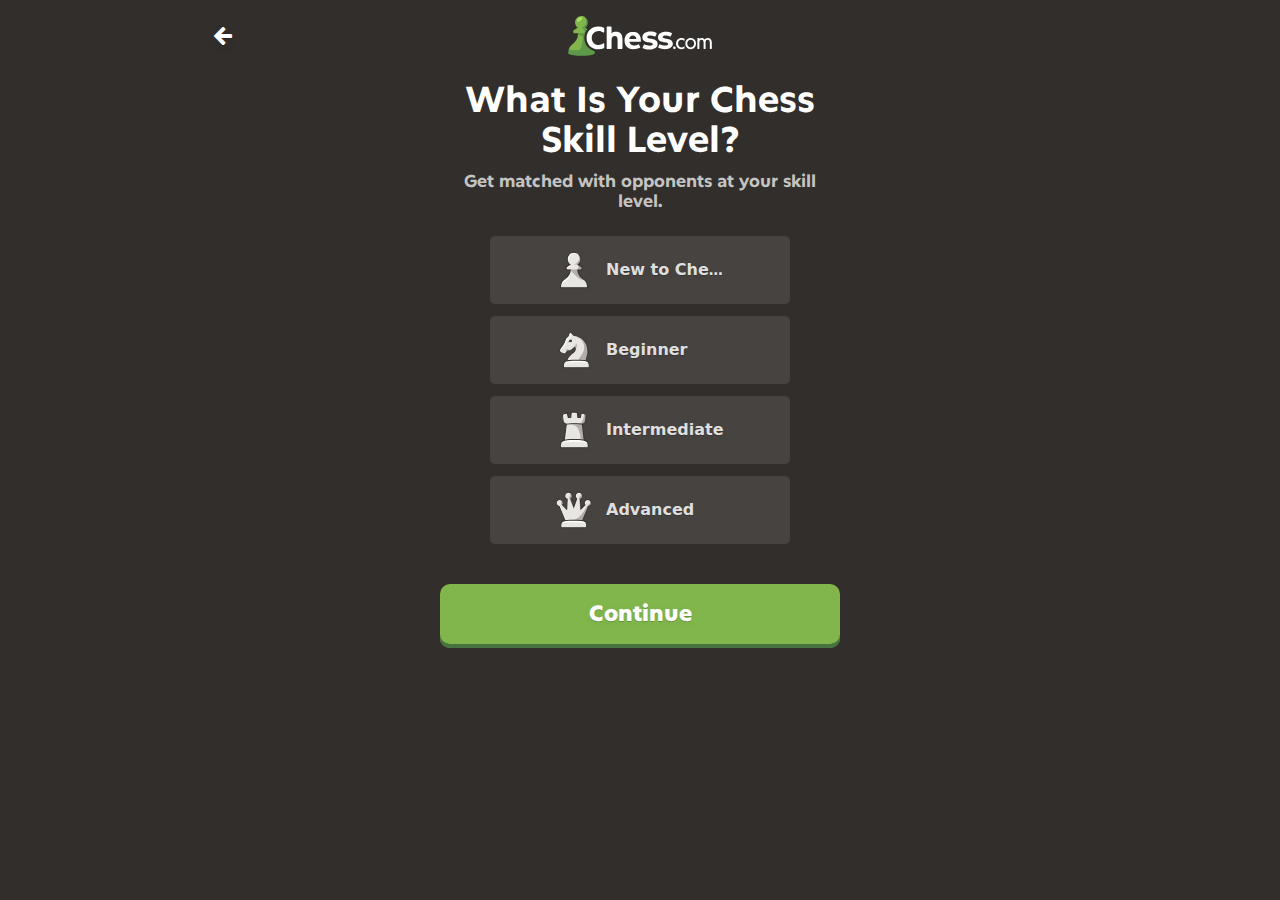
==== html/level.html @ e6cc180c "First commit" ====
<!DOCTYPE html>
<html lang="en">
  <head>
    <meta charset="UTF-8" />
    <meta name="viewport" content="width=device-width, initial-scale=1.0" />
    <title>Level</title>

    <!-- Link to the favicon -->
    <link rel="icon" href="../assets/icons/pawn-thick.svg" type="image/svg+xml" />
    <!-- You can also use PNG or other formats -->
    <!-- <link rel="icon" href="path/to/your/favicon.png" type="image/png"> -->

    <link rel="stylesheet" href="../css/variables.css" />
    <link rel="stylesheet" href="../css/cc-typography.css" />
    <link rel="stylesheet" href="../css/cc-design-system.css" />
    <link rel="stylesheet" href="../css/styles.css" />
    <!-- Link to the new CSS file -->
  </head>
  <body class="dark-mode">
    <div class="top-container">
        <div class="top">
            <button class="cc-button-component cc-button-icon ">
              <span class="cc-icon-medium icon-font-chess arrow-left"></span>
            </button>
          </div>
      <div class="top">
        <img src="../assets/images/logo_white.svg" alt="Chess.com logo" />
      </div>

      <div class="top"></div>
    </div>
    <div class="content">
      <div class="container">
        <div>
        <h1 class="heading-large">What Is Your Chess Skill Level?</h1>
        <h2 class="heading-xx-small">Get matched with opponents at your skill level.</h2>
      </div>
          <div class="button-stack spacious">
            <label class="cc-button-component button-level">
              <input type="radio" name="skill-level" value="new" />
              <span class="cc-icon-x-large">
                <img src="../assets/icons/white_pawn.svg" alt="Icon Description" />
              </span>
              <span class="button-level-text-container">
                <span class="cc-text-large-bold">New to Chess</span>
            </span>
            </label>

            <label class="cc-button-component button-level">
              <input type="radio" name="skill-level" value="beginner" />
              <span class="cc-icon-x-large">
                <img src="../assets/icons/white_knight.svg" alt="Icon Description" />
              </span>
              <span class="button-level-text-container">
                <span class="cc-text-large-bold">Beginner</span>
            </span>
            </label>

            <label class="cc-button-component button-level">
              <input type="radio" name="skill-level" value="intermediate" />
              <span class="cc-icon-x-large">
                <img src="../assets/icons/white_rook.svg" alt="Icon Description" />
              </span>
              <span class="button-level-text-container">
                <span class="cc-text-large-bold">Intermediate</span>
            </span>
            </label>

            <label class="cc-button-component button-level">
              <input type="radio" name="skill-level" value="advanced" />
              <span class="cc-icon-x-large">
                <img src="../assets/icons/white_queen.svg" alt="Icon Description" />
              </span>
              <span class="button-level-text-container">
                <span class="cc-text-large-bold">Advanced</span>
            </span>
            </label>
          </div>
        
          <div class="section-button">
            <button
            class="cc-button-component cc-button-primary cc-button-xx-large cc-button-full"
          >
            Continue
          </button>
        </div>
        </div>
       
      </div>
    </div>

    <script>
      // Apply dark mode by default
      document.body.classList.add("dark-mode");

      // Select all radio buttons
      const buttons = document.querySelectorAll('input[type="radio"]');

      // Add change event listener to each radio button
      buttons.forEach(button => {
          button.addEventListener('change', function() {
              // When a radio button is checked, remove 'selected' class from all labels
              buttons.forEach(btn => {
                  const label = btn.parentElement; // Get the parent label
                  label.classList.remove('selected'); // Remove 'selected' class from the label
              });

              // Add 'selected' class to the label of the checked radio button
              const checkedLabel = this.parentElement; // Get the parent label of the checked radio button
              checkedLabel.classList.add('selected'); // Add 'selected' class to the checked label
          });
      });
    </script>
  </body>
</html>
---- css/variables.css ----
/*
 * This file must only contain variables and never import any other file,
 * as it is used directly from other repositories where those imports will
 * not be available.
 */

:root {
  /* Font Family */
  --font-family-system: -apple-system, BlinkMacSystemFont, 'Inter', 'Segoe UI', system-ui, Helvetica, Arial, sans-serif;
  --font-family-heading:'Chess Sans', sans-serif;
  --font-family-icons: 'Chess V3';
}

/* Font Family "Chess Sans" under "chess_sans_font_family" Feature Flag */
.chess-sans {
  --font-family-heading: 'Chess Sans', sans-serif;
}

/* New Flat Icons under "new_flat_icons" Feature Flag */
.chess-glyph-next {
  --font-family-icons: 'Chess Glyph Next';
}

/* Color Primitives */
:root {
  --color-green-25: #F6FFE3;
  --color-green-50: #F3FFCF;
  --color-green-75: #EBFFBD;
  --color-green-100: #D8FA9D;
  --color-green-200: #B2E068;
  --color-green-300: #81B64C;
  --color-green-400: #5D9948;
  --color-green-500: #45753C;
  --color-green-600: #305730;
  --color-green-700: #204227;

  --color-aqua-25: #EAFFFA;
  --color-aqua-50: #DDFFF5;
  --color-aqua-75: #CCFFEC;
  --color-aqua-100: #ADFBD8;
  --color-aqua-200: #62F6CA;
  --color-aqua-300: #26C2A3;
  --color-aqua-400: #109888;
  --color-aqua-500: #10777C;
  --color-aqua-600: #09505F;
  --color-aqua-700: #073745;

  --color-blue-25: #CEF5FF;
  --color-blue-50: #B2F0FF;
  --color-blue-75: #83DEFC;
  --color-blue-100: #4DC3EA;
  --color-blue-200: #009FD9;
  --color-blue-300: #008CD1;
  --color-blue-400: #0069AB;
  --color-blue-500: #0B548C;
  --color-blue-600: #083A66;
  --color-blue-700: #072A4F;

  --color-slate-25: #FAFFFF;
  --color-slate-50: #F2FCFF;
  --color-slate-75: #E5F6FF;
  --color-slate-100: #D0E6FB;
  --color-slate-200: #AED0F0;
  --color-slate-300: #749BBF;
  --color-slate-400: #486688;
  --color-slate-500: #324660;
  --color-slate-600: #263242;
  --color-slate-700: #1E2533;

  --color-purple-25: #F6EDFF;
  --color-purple-50: #E8DBFF;
  --color-purple-75: #D5C6FF;
  --color-purple-100: #C9ACFF;
  --color-purple-200: #9881F2;
  --color-purple-300: #7A66F4;
  --color-purple-400: #5E53D9;
  --color-purple-500: #303D8A;
  --color-purple-600: #212E5D;
  --color-purple-700: #152243;

  --color-fuchsia-25: #FFD4D4;
  --color-fuchsia-50: #FFB5B9;
  --color-fuchsia-75: #FF949D;
  --color-fuchsia-100: #FF788A;
  --color-fuchsia-200: #FA466A;
  --color-fuchsia-300: #ED2456;
  --color-fuchsia-400: #C4144F;
  --color-fuchsia-500: #940C45;
  --color-fuchsia-600: #610734;
  --color-fuchsia-700: #49052D;

  --color-red-25: #FFE0CA;
  --color-red-50: #FFCBB2;
  --color-red-75: #FFB196;
  --color-red-100: #FF8A75;
  --color-red-200: #FF6352;
  --color-red-300: #FA412D;
  --color-red-400: #E02828;
  --color-red-500: #AD1F24;
  --color-red-600: #881822;
  --color-red-700: #631018;

  --color-orange-25: #FFFBDA;
  --color-orange-50: #FFF3C2;
  --color-orange-75: #FFE5A8;
  --color-orange-100: #FFD591;
  --color-orange-200: #FFA459;
  --color-orange-300: #FA742C;
  --color-orange-400: #DC501D;
  --color-orange-500: #A93616;
  --color-orange-600: #7A1A0B;
  --color-orange-700: #610808;

  --color-gold-25: #FFFFC7;
  --color-gold-50: #FFF599;
  --color-gold-75: #FCE26A;
  --color-gold-100: #FAD541;
  --color-gold-200: #F7C631;
  --color-gold-300: #E3AA24;
  --color-gold-400: #CF8D1B;
  --color-gold-500: #B27314;
  --color-gold-600: #99580E;
  --color-gold-700: #7A4414;

  --color-brown-25: #FFFEF5;
  --color-brown-50: #FBF7EC;
  --color-brown-75: #FBF3D8;
  --color-brown-100: #FBEBC1;
  --color-brown-200: #F9D983;
  --color-brown-300: #E2B664;
  --color-brown-400: #CA9350;
  --color-brown-500: #9D6C3E;
  --color-brown-600: #6A4632;
  --color-brown-700: #543426;

  --color-skin-25: #FFFCE8;
  --color-skin-50: #FFF3D4;
  --color-skin-75: #FBE7C4;
  --color-skin-100: #FADAAE;
  --color-skin-200: #E3C29C;
  --color-skin-300: #D5A47D;
  --color-skin-400: #8D694B;
  --color-skin-500: #6B4D3A;
  --color-skin-600: #543F34;
  --color-skin-700: #4A352E;

  --color-neutrals-white: #FFF;
  --color-neutrals-black: #000;

  --color-gray-75: #F8F8F8;
  --color-gray-100: #F1F1F1;
  --color-gray-200: #E7E6E5;
  --color-gray-300: #DAD8D6;
  --color-gray-400: #BEBDB9;
  --color-gray-500: #8B8987;
  --color-gray-600: #666564;
  --color-gray-700: #4B4847;
  --color-gray-800: #312E2B;
  --color-gray-900: #262421;

  --color-transparent-white-2: rgba(255, 255, 255, .02);
  --color-transparent-white-5: rgba(255, 255, 255, .05);
  --color-transparent-white-8: rgba(255, 255, 255, .08);
  --color-transparent-white-10: rgba(255, 255, 255, .1);
  --color-transparent-white-14: rgba(255, 255, 255, .14);
  --color-transparent-white-25: rgba(255, 255, 255, .25);
  --color-transparent-white-40: rgba(255, 255, 255, .4);
  --color-transparent-white-50: rgba(255, 255, 255, .5);
  --color-transparent-white-65: rgba(255, 255, 255, .65);
  --color-transparent-white-72: rgba(255, 255, 255, .72);
  --color-transparent-white-85: rgba(255, 255, 255, .85);
  --color-transparent-white-95: rgba(255, 255, 255, .95);

  --color-transparent-black-10: rgba(0, 0, 0, .1);
  --color-transparent-black-14: rgba(0, 0, 0, .14);
  --color-transparent-black-18: rgba(0, 0, 0, .18);
  --color-transparent-black-20: rgba(0, 0, 0, .2);
  --color-transparent-black-30: rgba(0, 0, 0, .3);
  --color-transparent-black-65: rgba(0, 0, 0, .65);
  --color-transparent-black-77: rgba(0, 0, 0, .77);
}

/* Color Streaks */
:root,
.light-mode {
  --color-streak-high: var(--color-red-300);
  --color-streak-medium: var(--color-orange-300);
  --color-streak-low: var(--color-orange-200);
  --color-streak-lowest: var(--color-gold-100);

  --color-streak-pause: var(--color-slate-300);

  --color-streak-learn-low: var(--color-blue-100);
  --color-streak-learn-medium: var(--color-blue-200);
  --color-streak-learn-high: var(--color-blue-400);

  --color-streak-play-low: var(--color-green-200);
  --color-streak-play-medium: var(--color-green-300);
  --color-streak-play-high: var(--color-green-400);

  --color-streak-puzzles-low: var(--color-gold-100);
  --color-streak-puzzles-medium: var(--color-orange-200);
  --color-streak-puzzles-high: var(--color-orange-300);
}

.dark-mode {
  --color-streak-learn-low: var(--color-blue-25);
  --color-streak-learn-medium: var(--color-blue-75);
  --color-streak-learn-high: var(--color-blue-200);

  --color-streak-play-low: var(--color-green-75);
  --color-streak-play-medium: var(--color-green-200);
  --color-streak-play-high: var(--color-green-300);
}

/* Color Classification */
:root,
.light-mode {
  --color-classification-brilliant: var(--color-aqua-400);
  --color-classification-great: var(--color-slate-400);
  --color-classification-best: var(--color-green-400);
  --color-classification-excellent: var(--color-green-400);
  --color-classification-good: #95B776;
  --color-classification-book: var(--color-skin-400);
  --color-classification-inaccuracy: var(--color-gold-300);
  --color-classification-mistake: #DD7C2C;
  --color-classification-miss: #FF7769;
  --color-classification-blunder: var(--color-red-400);
  --color-classification-forced: var(--color-green-400);
}

.dark-mode {
  --color-classification-brilliant: var(--color-aqua-300);
  --color-classification-great: var(--color-slate-300);
  --color-classification-best: var(--color-green-300);
  --color-classification-excellent: var(--color-green-300);
  --color-classification-book: var(--color-skin-300);
  --color-classification-inaccuracy: var(--color-gold-200);
  --color-classification-mistake: var(--color-orange-200);
  --color-classification-miss: #FF7769;
  --color-classification-blunder: var(--color-red-300);
  --color-classification-forced: var(--color-green-300);
}

/* Game types */
:root,
.light-mode {
  --color-icon-bullet: var(--color-gold-400);
  --color-icon-blitz: var(--color-gold-200);
  --color-icon-rapid: var(--color-green-400);
  --color-icon-crazyhouse: var(--color-blue-300);
  --color-icon-daily: var(--color-gold-200);
  --color-icon-insights: var(--color-gold-200);
  --color-icon-live960: var(--color-orange-300);
  --color-icon-daily960: var(--color-orange-400);
  --color-icon-puzzlerush: var(--color-orange-200);
  --color-icon-premium: var(--color-blue-300);
  --color-icon-3check: var(--color-aqua-400);
  --color-icon-bughouse: var(--color-green-400);
  --color-icon-kinghill: var(--color-brown-400);
  --color-icon-vscomputer: var(--color-slate-300);
  --color-icon-puzzles: var(--color-orange-300);
  --color-icon-tournaments: var(--color-gold-300);
  --color-icon-lessons: var(--color-blue-300);
  --color-icon-votechess: var(--color-green-400);
  --color-icon-puzzlebattle: var(--color-green-400);
  --color-icon-match: var(--color-gray-500);
  --color-icon-livematch: var(--color-gray-500);
}

.dark-mode {
  --color-icon-bullet: var(--color-gold-300);
  --color-icon-blitz: var(--color-gold-100);
  --color-icon-rapid: var(--color-green-300);
  --color-icon-crazyhouse: var(--color-blue-300);
  --color-icon-daily: var(--color-gold-200);
  --color-icon-insights: var(--color-gold-100);
  --color-icon-live960: var(--color-orange-300);
  --color-icon-daily960: var(--color-orange-400);
  --color-icon-puzzlerush: var(--color-orange-200);
  --color-icon-premium: var(--color-blue-200);
  --color-icon-3check: var(--color-aqua-300);
  --color-icon-bughouse: var(--color-green-400);
  --color-icon-kinghill: var(--color-brown-500);
  --color-icon-vscomputer: var(--color-slate-300);
  --color-icon-puzzles: var(--color-orange-300);
  --color-icon-tournaments: var(--color-gold-200);
  --color-icon-lessons: var(--color-blue-200);
  --color-icon-votechess: var(--color-green-300);
  --color-icon-puzzlebattle: var(--color-green-300);
  --color-icon-match: var(--color-transparent-white-50);
  --color-icon-livematch: var(--color-transparent-white-50);
}

/* Chess Title Badge */
:root {
  --color-bg-chesstitle: #7C2929;
}

/* Leagues */
:root,
.light-mode {
  --color-leagues-wood: var(--color-brown-500);
  --color-leagues-stone: var(--color-gray-500);
  --color-leagues-bronze: var(--color-gold-500);
  --color-leagues-silver: var(--color-slate-400);
  --color-leagues-crystal: var(--color-blue-200);
  --color-leagues-emerald: var(--color-green-400);
  --color-leagues-amethyst: var(--color-purple-400);
  --color-leagues-elite: var(--color-red-400);
  --color-leagues-champion: var(--color-gold-400);
  --color-leagues-legend: var(--color-gray-700);
}

.dark-mode {
  --color-leagues-wood: var(--color-brown-400);
  --color-leagues-stone: var(--color-gray-400);
  --color-leagues-bronze: var(--color-gold-400);
  --color-leagues-silver: var(--color-slate-100);
  --color-leagues-crystal: var(--color-blue-75);
  --color-leagues-emerald: var(--color-green-300);
  --color-leagues-amethyst: var(--color-purple-200);
  --color-leagues-elite: var(--color-red-200);
  --color-leagues-champion: var(--color-gold-200);
  --color-leagues-legend: var(--color-gray-75);
}

/* Tiers */
:root,
.light-mode {
  --color-tier-wood: var(--color-brown-500);
  --color-tier-stone: var(--color-gray-500);
  --color-tier-bronze: var(--color-gold-500);
  --color-tier-silver: var(--color-slate-300);
  --color-tier-crystal: var(--color-blue-200);
  --color-tier-emerald: var(--color-green-400);
  --color-tier-amethyst: var(--color-purple-300);
  --color-tier-elite: var(--color-red-300);
  --color-tier-champion: var(--color-gold-400);
  --color-tier-legend: var(--color-gray-700);
}

.dark-mode {
  --color-tier-wood: var(--color-brown-400);
  --color-tier-stone: var(--color-gray-400);
  --color-tier-bronze: var(--color-gold-400);
  --color-tier-silver: var(--color-slate-200);
  --color-tier-crystal: var(--color-blue-200);
  --color-tier-emerald: var(--color-green-300);
  --color-tier-amethyst: var(--color-purple-300);
  --color-tier-elite: var(--color-red-200);
  --color-tier-champion: var(--color-gold-200);
  --color-tier-legend: var(--color-gray-75);
}

/* Win / Draw / Loss */
:root,
.light-mode {
  --color-icon-win: var(--color-green-400);
  --color-text-win: var(--color-green-400);
  --color-bg-win: var(--color-green-300);
  --color-border-win: var(--color-green-300);

  --color-icon-draw: var(--color-gray-500);
  --color-text-draw: var(--color-gray-600);
  --color-bg-draw: var(--color-gray-600);
  --color-border-draw: var(--color-gray-300);

  --color-icon-loss: var(--color-red-400);
  --color-text-loss: var(--color-red-400);
  --color-bg-loss: var(--color-red-400);
  --color-border-loss: var(--color-red-400);
}

.dark-mode {
  --color-icon-win: var(--color-green-300);
  --color-text-win: var(--color-green-300);

  --color-icon-draw: var(--color-transparent-white-50);
  --color-text-draw: var(--color-transparent-white-72);
  --color-bg-draw: var(--color-transparent-white-72);
  --color-border-draw: var(--color-transparent-white-10);

  --color-icon-loss: var(--color-red-300);
  --color-text-loss: var(--color-red-300);
  --color-border-loss: var(--color-red-300);
}

/* Success / Danger / Warning / Info */
:root,
.light-mode {
  --color-icon-success: var(--color-green-400);
  --color-text-success: var(--color-green-400);
  --color-bg-success: var(--color-green-300);
  --color-border-success: var(--color-green-300);

  --color-icon-danger: var(--color-red-400);
  --color-text-danger: var(--color-red-400);
  --color-bg-danger: var(--color-red-400);
  --color-border-danger: var(--color-red-400);

  --color-icon-warning: var(--color-gold-300);
  --color-text-warning: var(--color-gold-300);
  --color-bg-warning: var(--color-gold-300);
  --color-border-warning: var(--color-gold-300);

  --color-icon-info: var(--color-blue-300);
  --color-icon-info-hovered: var(--color-blue-400);
  --color-text-info: var(--color-blue-400);
  --color-bg-info: var(--color-blue-300);
  --color-border-info: var(--color-blue-300);
}

.dark-mode {
  --color-icon-success: var(--color-green-300);
  --color-text-success: var(--color-green-300);

  --color-icon-danger: var(--color-red-300);
  --color-text-danger: var(--color-red-300);
  --color-border-danger: var(--color-red-300);

  --color-icon-info-hovered: var(--color-blue-200);
  --color-text-info: var(--color-blue-200);
}

/* Gold / Silver / Bronze Ranks */
:root,
.light-mode {
  --color-icon-gold: var(--color-gold-200);
  --color-bg-gold: var(--color-gold-100);

  --color-icon-silver: var(--color-gray-400);
  --color-bg-silver: var(--color-gray-200);

  --color-icon-bronze: var(--color-skin-300);
  --color-bg-bronze: var(--color-skin-200);
}

.dark-mode {
  --color-bg-gold: var(--color-gold-200);
  --color-bg-silver: var(--color-gray-400);
  --color-bg-bronze: var(--color-skin-300);
}

/* UI Background Colors */
:root,
.light-mode {
  --color-bg-primary: var(--color-gray-800);
  --color-bg-secondary: var(--color-neutrals-white);
  --color-bg-tertiary: var(--color-gray-100);
  --color-bg-quaternary: var(--color-gray-300);
  --color-bg-opaque: var(--color-neutrals-white);
  --color-bg-opaque-lighter: var(--color-neutrals-white);
  --color-bg-subtle: var(--color-gray-300);
  --color-bg-subtle-hovered: var(--color-gray-100);
  --color-bg-subtler: var(--color-gray-100);
  --color-bg-subtlest: var(--color-gray-75);
  --color-bg-input: var(--color-neutrals-white);
  --color-bg-streaming: var(--color-purple-400);
  --color-bg-overlay: var(--color-transparent-black-65);
  --color-bg-secondary-alt: var(--color-gray-100);
  --color-bg-selected: var(--color-gray-500);
}

.dark-mode {
  --color-bg-secondary: var(--color-transparent-black-20);
  --color-bg-tertiary: var(--color-transparent-black-14);
  --color-bg-quaternary: var(--color-transparent-black-18);
  --color-bg-opaque: var(--color-gray-900);
  --color-bg-opaque-lighter: var(--color-gray-800);
  --color-bg-subtle: var(--color-transparent-white-10);
  --color-bg-subtle-hovered: var(--color-transparent-white-14);
  --color-bg-subtler: var(--color-transparent-white-8);
  --color-bg-subtlest: var(--color-transparent-white-2);
  --color-bg-input: var(--color-transparent-white-10);
  --color-bg-secondary-alt: var(--color-transparent-black-20);
  --color-bg-selected: var(--color-transparent-white-40);
}

/* UI Text Colors */
:root,
.light-mode {
  --color-text-boldest: var(--color-gray-800);
  --color-text-bolder: var(--color-gray-700);
  --color-text-default: var(--color-gray-600);
  --color-text-default-hovered: var(--color-gray-700);
  --color-text-subtle: var(--color-gray-500);
  --color-text-placeholder: var(--color-gray-400);
  --color-text-inverse: var(--color-neutrals-white);
  --color-text-link: var(--color-blue-400);
  --color-text-link-hovered: var(--color-blue-300);
}

.dark-mode {
  --color-text-boldest: var(--color-neutrals-white);
  --color-text-bolder: var(--color-transparent-white-85);
  --color-text-default: var(--color-transparent-white-72);
  --color-text-default-hovered: var(--color-transparent-white-85);
  --color-text-subtle: var(--color-transparent-white-50);
  --color-text-placeholder: var(--color-transparent-white-40);
  --color-text-inverse: var(--color-gray-800);
  --color-text-link: var(--color-blue-200);
  --color-text-link-hovered: var(--color-blue-100);
}

/* UI Icon Colors */
:root,
.light-mode {
  --color-icon-boldest: var(--color-gray-700);
  --color-icon-bolder: var(--color-gray-600);
  --color-icon-default: var(--color-gray-500);
  --color-icon-default-hovered: var(--color-gray-600);
  --color-icon-subtle: var(--color-gray-400);
  --color-icon-inverse: var(--color-neutrals-white);
}

.dark-mode {
  --color-icon-boldest: var(--color-transparent-white-85);
  --color-icon-bolder: var(--color-transparent-white-72);
  --color-icon-default: var(--color-transparent-white-50);
  --color-icon-default-hovered: var(--color-transparent-white-72);
  --color-icon-subtle: var(--color-transparent-white-40);
  --color-icon-inverse: var(--color-gray-800);
}

/* UI Border Colors */
:root,
.light-mode {
  --color-border-bold: var(--color-gray-600);
  --color-border-subtle: var(--color-gray-500);
  --color-border-subtler: var(--color-gray-400);
  --color-border-default: var(--color-gray-300);
  --color-border-default-hovered: var(--color-gray-400);
  --color-border-selected: var(--color-green-300);
  --color-border-active: var(--color-gray-500);
}

.dark-mode {
  --color-border-bold: var(--color-transparent-white-72);
  --color-border-subtle: var(--color-transparent-white-50);
  --color-border-subtler: var(--color-transparent-white-25);
  --color-border-default: var(--color-transparent-white-10);
  --color-border-default-hovered: var(--color-transparent-white-25);
  --color-border-active: var(--color-transparent-white-40);
}

/* White / Draw / Black Evaluation */
:root,
.light-mode {
  --color-bg-white-eval: var(--color-gray-200);
  --color-bg-draw-eval: var(--color-gray-400);
  --color-bg-black-eval: var(--color-gray-700);

  --color-text-white-eval: var(--color-gray-700);
  --color-text-draw-eval: var(--color-gray-700);
  --color-text-black-eval: var(--color-gray-200);
}

.dark-mode {
  --color-bg-white-eval: var(--color-transparent-white-95);
  --color-bg-draw-eval: var(--color-transparent-white-25);
  --color-bg-black-eval: var(--color-transparent-white-10);

  --color-text-white-eval: var(--color-gray-800);
  --color-text-draw-eval: var(--color-neutrals-white);
  --color-text-black-eval: var(--color-gray-75);
}

/* Progress Bar */
:root,
.light-mode {
  --color-bg-progress-track: var(--color-transparent-black-14);
  --color-bg-progress-current: var(--color-transparent-black-14);
  --color-bg-progress-completed: var(--color-green-300);
}

.dark-mode {
  --color-bg-progress-track: var(--color-transparent-white-10);
  --color-bg-progress-current: var(--color-transparent-white-25);
}

/* Border-Radius */
:root {
  --radius-s: .2rem;
  --radius-m: .3rem;
  --radius-l: .5rem;
  --radius-xl: 1rem;
  --radius-xxl: 2rem;
  --radius-circular: 50%; /* FE-only. */
}

/* Spacing */
:root {
  --space-25: .1rem;
  --space-50: .2rem;
  --space-75: .4rem;
  --space-100: .8rem;
  --space-200: 1.2rem;
  --space-300: 1.6rem;
  --space-400: 2.4rem;
  --space-500: 3.2rem;
  --space-600: 4rem;
  --space-700: 8rem;
}

/* UI Motion */
:root {
  --motion-ease-in-1: cubic-bezier(0.4, 0, 1, 1);
  --motion-ease-in-2: cubic-bezier(.8, 0, 1, 1);
  --motion-ease-in-3: cubic-bezier(.5, 0, .8, 0);
  --motion-ease-out: cubic-bezier(0, 0, .2, 1);
  --motion-ease-out-1: cubic-bezier(0, 0, .2, 1);
  --motion-ease-out-3: cubic-bezier(.2, 1, .3, 1);
  --motion-ease-out-4: cubic-bezier(0, 0, 0, 1);
  --motion-ease-in-out-2: cubic-bezier(.5, 0, .6, 1);
}

/* Speech Colors */
:root,
.light-mode {
  --color-bg-speech: var(--color-gray-200);
  --color-text-speech: var(--color-gray-800);
}

.dark-mode {
  --color-bg-speech: var(--color-neutrals-white);
}

/* Icon Size */
:root {
  --icon-s: 1.6rem;
  --icon-m: 2.4rem;
  --icon-l: 3.2rem;
  --icon-xl: 4rem;
  --icon-xxl: 4.8rem;
}

/* Container Size */
:root {
  --container-xxxs: 20rem;
  --container-xxs: 30rem;
  --container-xs: 36rem;
  --container-s: 40rem;
  --container-m: 46rem;
  --container-l: 50rem;
  --container-xl: 60rem;
}

/* Border Size */
:root {
  --border-s: .1rem;
  --border-m: .2rem;
  --border-l: .3rem;
  --border-xl: .5rem;
}

/* Avatar Size */
:root {
  --avatar-xxs: 2.4rem;
  --avatar-xs: 3.2rem;
  --avatar-s: 4rem;
  --avatar-m: 6.4rem;
  --avatar-l: 8rem;
  --avatar-xl: 9.6rem;
  --avatar-xxl: 16rem;
}
---- css/cc-typography.css ----
.heading-x-large, .heading-x-large-bold {
  font-family: var(--font-family-heading);
  font-size: 4.2rem;
  line-height: 1.14; /* 48 */
}

.heading-x-large-bold {
  font-weight: 800;
}

.heading-large, .heading-large-bold {
  font-family: var(--font-family-heading);
  font-size: 3.6rem;
  line-height: 1.11; /* 40 */
}

.heading-large-bold {
  font-weight: 800;
}

.heading-medium, .heading-medium-bold {
  font-family: var(--font-family-heading);
  font-size: 3.1rem;
  line-height: 1.16; /* 36 */
}

.heading-medium-bold {
  font-weight: 800;
}

.heading-small, .heading-small-bold {
  font-family: var(--font-family-heading);
  font-size: 2.8rem;
  line-height: 1.14; /* 32 */
}

.heading-small-bold {
  font-weight: 800;
}

.heading-x-small, .heading-x-small-bold {
  font-family: var(--font-family-heading);
  font-size: 2.2rem;
  line-height: 1.27; /* 28 */
}

.heading-x-small-bold {
  font-weight: 800;
}

.heading-xx-small, .heading-xx-small-bold {
  font-family: var(--font-family-heading);
  font-size: 1.7rem;
  line-height: 1.17; /* 20 */
}

.heading-xx-small-bold {
  font-weight: 800;
}

.text-x-large, .text-x-large-bold {
  font-size: 1.8rem;
  line-height: 1.33; /* 24 */
}

.text-x-large-bold {
  font-weight: 600;
}

.text-large, .text-large-bold {
  font-size: 1.6rem;
  line-height: 1.25; /* 20 */
}

.text-large-bold {
  font-weight: 600;
}

.text-medium, .text-medium-bold {
  font-size: 1.4rem;
  line-height: 1.14; /* 16 */
}

.text-medium-bold {
  font-weight: 600;
}

.text-small, .text-small-bold, .text-label {
  font-size: 1.2rem;
  line-height: 1.33; /* 16 */
}

.text-small-bold, .text-label {
  font-weight: 600;
}

.text-x-small, .text-x-small-bold {
  font-size: 1rem;
  line-height: 1; /* 10 */
}

.text-x-small-bold {
  font-weight: 600;
}

.text-label {
  letter-spacing: 0.05rem;
  text-transform: uppercase;
}

.text-speech, .text-speech-bold {
  font-size: 1.5rem;
  font-weight: 500;
  line-height: 1.33; /* 20 */
}

.text-speech-bold {
  font-weight: 600;
}

.paragraph-large, .paragraph-large-bold {
  font-size: 1.6rem;
  line-height: 1.5; /* 24 */
}

.paragraph-large-bold {
  font-weight: 600;
}

.paragraph-medium, .paragraph-medium-bold {
  font-size: 1.4rem;
  line-height: 1.42; /* 20 */
}

.paragraph-medium-bold {
  font-weight: 600;
}

.monospace {
  font-variant-numeric: tabular-nums;
}/*# sourceMappingURL=cc-typography.css.map */
---- css/cc-design-system.css ----
html {
  box-sizing: border-box;
  font-size: 62.5%;
}

html.shiftless-scrollbar:not(.tox-fullscreen) {
  scrollbar-gutter: stable;
}

*,
:after,
:before {
  box-sizing: inherit;
}

body {
  background-color: var(--color-bg-primary);
  color: var(--color-gray-800);
  font-family: var(--font-family-system);
  font-size: 1.4rem;
  line-height: 1.43;
  margin: 0;
  padding: 0;
  touch-action: manipulation;
}

hr {
  background-color: var(--color-border-default);
  border: none;
  height: 0.1rem;
  margin-top: 2rem;
}

button,
input,
select,
textarea {
  font-family: inherit;
}

.img-responsive {
  display: block;
  margin: 0 auto;
  max-height: 100%;
  max-width: 100%;
}

.hide {
  display: none !important;
}

@font-face {
  font-display: swap;
  font-family: Chess Sans;
  font-style: normal;
  font-weight: 700;
  src: url(../assets/fonts/chessSans/ChessSans-Bold.woff2)
      format("woff2"),
    url(../assets/fonts/chessSans/ChessSans-Bold.woff)
      format("woff");
}

@font-face {
  font-display: swap;
  font-family: Chess Sans;
  font-style: normal;
  font-weight: 800;
  src: url(../assets/fonts/chessSans/ChessSans-ExtraBold.woff2)
      format("woff2"),
    url(assets/fonts/chessSans/ChessSans-ExtraBold.woff)
      format("woff");
}

@font-face {
  font-display: block;
  font-family: Chess V3;
  font-weight: 400;
  src: url(../assets/fonts/chessGlyph/chessglyph-v3.woff2)
      format("woff2"),
      url(../assets/fonts/chessGlyph/chessglyph-v3.woff)
      format("woff");
}

@font-face {
  font-display: block;
  font-family: Chess Glyph Next;
  font-weight: 400;
  src: url(/bundles/web/fonts/chessglyph-next/chessglyph-next.e4ecd43f.woff2)
      format("woff2"),
    url(/bundles/web/fonts/chessglyph-next/chessglyph-next.265cf13e.woff)
      format("woff");
}

@font-face {
  font-display: swap;
  font-family: Montserrat;
  font-style: normal;
  font-weight: 700;
  src: url(/bundles/web/fonts/montserrat-700.2213e098.woff2) format("woff2"),
    url(/bundles/web/fonts/montserrat-700.c0b94e18.woff) format("woff");
}

@font-face {
  font-display: swap;
  font-family: Montserrat;
  font-style: normal;
  font-weight: 800;
  src: url(/bundles/web/fonts/montserrat-800.2d88ac8b.woff2) format("woff2"),
    url(/bundles/web/fonts/montserrat-800.5f0120af.woff) format("woff");
}

@media print {
  .comments-form,
  .layout-column-two,
  .navigation-footer-component,
  .navigation-header-component,
  .settings-informative-message,
  .settings-payment-account-settings-top,
  .social-share-component,
  .ui_pagination-component {
    display: none !important;
  }

  .base-container {
    overflow: visible;
  }

  .settings-layout-component {
    display: block !important;
  }

  .settings-layout-component .layout-column-one {
    display: none !important;
  }

  .settings-layout-component .layout-column-two {
    display: block !important;
  }
}

.icon-font-chess.chess:before,
.icon-font-chess.oddschess:before {
  content: "\0069";
}

.icon-font-chess.chess960:before {
  content: "\1F28";
}

.icon-font-chess.threecheck:before {
  content: "\00CB";
}

.icon-font-chess.kingofthehill:before {
  content: "\012A";
}

.icon-font-chess.losers:before {
  content: "\012B";
}

.icon-font-chess.crazyhouse:before {
  content: "\010E";
}

.icon-font-chess.bughouse:before {
  content: "\011A";
}

.icon-font-chess.solo-chess:before {
  content: "\1F06";
}

.icon-font-chess.liveChess960:before {
  content: "\00D1";
}

.icon-font-chess.tournament:before {
  content: "\004F";
}

.icon-font-chess.live-teammatch:before,
.icon-font-chess.teammatch:before {
  content: "\03C4";
}

.icon-font-chess.vs-bot:before {
  content: "\1F70";
}

.icon-font-chess.four-ffa:before {
  content: "\1F69";
}

.icon-font-chess.variants:before {
  content: "\1F6A";
}

.icon-font-chess.horde:before {
  content: "\1F7C";
}

.icon-font-chess.chaturanga:before {
  content: "\1F7D";
}

.icon-font-chess.classical:before {
  content: "\1F8A";
}

.icon-font-chess.classroom:before {
  content: "\1F91";
}

.icon-font-chess.endgames:before {
  content: "\1F96";
}

.icon-font-chess.doubles-unpartner:before {
  content: "\1FA6";
}

.icon-font-chess.nav-horizontal:before {
  content: "\0052";
}

.icon-font-chess.nav-vertical:before {
  content: "\00E7";
}

.icon-font-chess.nav-expanded:before {
  content: "\03E1";
}

.icon-font-chess.nav-collapsed:before {
  content: "\03E0";
}

.icon-font-chess.collapse-down:before {
  content: "\1F29";
}

.icon-font-chess.nav-pawn:before {
  content: "\1F2A";
}

.icon-font-chess.bug:before {
  content: "\00F5";
}

.icon-font-chess.hourglass:before {
  content: "\03FA";
}

.icon-font-chess.camera:before {
  content: "\0048";
}

.icon-font-chess.camera-plus:before {
  content: "\03DF";
}

.icon-font-chess.globe:before {
  content: "\004D";
}

.icon-font-chess.order:before {
  content: "\004F";
}

.icon-font-chess.flag:before {
  content: "\0059";
}

.icon-font-chess.calendar:before {
  content: "\0061";
}

.icon-font-chess.three-day:before {
  content: "\1F90";
}

.icon-font-chess.daily-game:before {
  content: "\1F1A";
}

.icon-font-chess.chat:before {
  content: "\0063";
}

.icon-font-chess.chat-alt:before {
  content: "\007A";
}

.icon-font-chess.chat-x:before {
  content: "\2044";
}

.icon-font-chess.quickchat:before {
  content: "\1F93";
}

.icon-font-chess.chess-book:before {
  content: "\006F";
}

.icon-font-chess.filter:before {
  content: "\203A";
}

.icon-font-chess.sort:before {
  content: "\1F5D";
}

.icon-font-chess.lock:before {
  content: "\0064";
}

.icon-font-chess.inbox:before {
  content: "\0065";
}

.icon-font-chess.lightbulb:before {
  content: "\0067";
}

.icon-font-chess.nametag:before {
  content: "\0068";
}

.icon-font-chess.mail:before {
  content: "\0075";
}

.icon-font-chess.mail-alt:before {
  content: "\0079";
}

.icon-font-chess.mail-plus:before {
  content: "\006B";
}

.icon-font-chess.mail-exclaimation:before {
  content: "\03BB";
}

.icon-font-chess.book:before {
  content: "\006F";
}

.icon-font-chess.book-alt:before {
  content: "\00A4";
}

.icon-font-chess.book-open:before {
  content: "\00B4";
}

.icon-font-chess.files:before {
  content: "\03C3";
}

.icon-font-chess.popup:before {
  content: "\0070";
}

.icon-font-chess.depth:before {
  content: "\1F35";
}

.icon-font-chess.bell:before {
  content: "\0071";
}

.icon-font-chess.bell-off:before {
  content: "\1FB2";
}

.icon-font-chess.menu:before {
  content: "\0074";
}

.icon-font-chess.home:before {
  content: "\0077";
}

.icon-font-chess.home-alt:before {
  content: "\03DB";
}

.icon-font-chess.custom-home:before {
  content: "\1F3A";
}

.icon-font-chess.bullet:before {
  content: "\1F1D";
}

.icon-font-chess.chess-board-puzzle:before {
  content: "\1F15";
}

.icon-font-chess.chess-board-vision:before {
  content: "\0111";
}

.icon-font-chess.puzzle-rush:before {
  content: "\1EBA";
}

.icon-font-chess.fire:before {
  content: "\1F05";
}

.icon-font-chess.fire-alt:before {
  content: "\1F25";
}

.icon-font-chess.survival:before {
  content: "\1F10";
}

.icon-font-chess.smartphone:before {
  content: "\E902";
}

.icon-font-chess.computer:before {
  content: "\1F21";
}

.icon-font-chess.computer-search:before {
  content: "\03BE";
}

.icon-font-chess.comp-analysis:before {
  content: "\1F3B";
}

.icon-font-chess.comp-analysis-done:before {
  content: "\1F3C";
}

.icon-font-chess.max-analysis:before {
  content: "\1F64";
}

.icon-font-chess.comp-drills:before {
  content: "\1F3E";
}

.icon-font-chess.vscomp:before {
  content: "\1F4A";
}

.icon-font-chess.tag:before {
  content: "\00BD";
}

.icon-font-chess.toolbox:before {
  content: "\00BC";
}

.icon-font-chess.cake:before {
  content: "\00BE";
}

.icon-font-chess.asterisk:before {
  content: "\002A";
}

.icon-font-chess.trash:before {
  content: "\2022";
}

.icon-font-chess.download:before {
  content: "\0022";
}

.icon-font-chess.upgrade:before {
  content: "\2039";
}

.icon-font-chess.pushpin:before {
  content: "\00BB";
}

.icon-font-chess.key:before {
  content: "\00A2";
}

.icon-font-chess.page:before {
  content: "\00A3";
}

.icon-font-chess.page-alt:before {
  content: "\20AC";
}

.icon-font-chess.page-pencil:before {
  content: "\0078";
}

.icon-font-chess.news:before {
  content: "\0045";
}

.icon-font-chess.news-alt:before {
  content: "\1F13";
}

.icon-font-chess.equal:before {
  content: "\003D";
}

.icon-font-chess.stats:before {
  content: "\003B";
}

.icon-font-chess.stats-arrow-up:before {
  content: "\010D";
}

.icon-font-chess.stats-x:before {
  content: "\00F0";
}

.icon-font-chess.graphs:before {
  content: "\03C5";
}

.icon-font-chess.binoculars:before {
  content: "\2014";
}

.icon-font-chess.magnifying-glass:before {
  content: "\2013";
}

.icon-font-chess.magnifying-glass-done:before {
  content: "\1F49";
}

.icon-font-chess.present:before {
  content: "\00BE";
}

.icon-font-chess.enter:before {
  content: "\1F12";
}

.icon-font-chess.exit:before {
  content: "\00D7";
}

.icon-font-chess.draw:before {
  content: "\002B";
}

.icon-font-chess.cup:before {
  content: "\2021";
}

.icon-font-chess.leaguecup:before {
  content: "\1FA5";
}

.icon-font-chess.scales:before {
  content: "\0371";
}

.icon-font-chess.paper-pencil:before {
  content: "\03A3";
}

.icon-font-chess.todo-list:before {
  content: "\010F";
}

.icon-font-chess.trophy-plus:before {
  content: "\03A5";
}

.icon-font-chess.trophy-minus:before {
  content: "\03BA";
}

.icon-font-chess.trophy-podium:before {
  content: "\03B5";
}

.icon-font-chess.events:before {
  content: "\1F36";
}

.icon-font-chess.privacy:before {
  content: "\03B2";
}

.icon-font-chess.survey:before {
  content: "\03C1";
}

.icon-font-chess.arena:before {
  content: "\1F39";
}

.icon-font-chess.clubs:before {
  content: "\1F9B";
}

.icon-font-chess.club-arena:before {
  content: "\1F8C";
}

.icon-font-chess.battle:before {
  content: "\1F5F";
}

.icon-font-chess.tracked-content:before {
  content: "\00D5";
}

.icon-font-chess.pawn-tracked:before {
  content: "\1F23";
}

.icon-font-chess.queen-wreath:before {
  content: "\00F1";
}

.icon-font-chess.crosshair:before {
  content: "\0111";
}

.icon-font-chess.shield:before {
  content: "\014B";
}

.icon-font-chess.chip:before {
  content: "\00F6";
}

.icon-font-chess.chip-crossed:before {
  content: "\1F07";
}

.icon-font-chess.comp-challenge:before {
  content: "\1F37";
}

.icon-font-chess.smiley:before {
  content: "\03C2";
}

.icon-font-chess.smileyadd:before {
  content: "\1F44";
}

.icon-font-chess.troll:before {
  content: "\1F74";
}

.icon-font-chess.eye:before {
  content: "\0057";
}

.icon-font-chess.eye-off:before {
  content: "\1F40";
}

.icon-font-chess.select:before {
  content: "\03AD";
}

.icon-font-chess.store:before {
  content: "\1F43";
}

.icon-font-chess.question-mark:before {
  content: "\1F0E";
}

.icon-font-chess.inaccuracy:before {
  content: "\1F6F";
}

.icon-font-chess.cycle:before {
  content: "\1F34";
}

.icon-font-chess.gift:before {
  content: "\1F4D";
}

.icon-font-chess.perfect:before {
  content: "\1F4C";
}

.icon-font-chess.four-teams:before {
  content: "\1F59";
}

.icon-font-chess.four-custom:before {
  content: "\1F5B";
}

.icon-font-chess.percentile:before {
  content: "\1F2E";
}

.icon-font-chess.carousel:before {
  content: "\1F11";
}

.icon-font-chess.edit-time:before {
  content: "\03D9";
}

.icon-font-chess.add-time:before {
  content: "\1F6C";
}

.icon-font-chess.switches:before {
  content: "\1F75";
}

.icon-font-chess.torpedo:before {
  content: "\1F71";
}

.icon-font-chess.blindfold:before {
  content: "\1F73";
}

.icon-font-chess.camera-on:before {
  content: "\1F6D";
}

.icon-font-chess.camera-off:before {
  content: "\1F6E";
}

.icon-font-chess.cloud:before {
  content: "\1F6B";
}

.icon-font-chess.disconnected:before {
  content: "\1F8D";
}

.icon-font-chess.library:before {
  content: "\1F45";
}

.icon-font-chess.library-add:before {
  content: "\1F57";
}

.icon-font-chess.atomic:before {
  content: "\1F7B";
}

.icon-font-chess.bookmark:before {
  content: "\1F66";
}

.icon-font-chess.bookmark-add:before {
  content: "\1FA0";
}

.icon-font-chess.excellent:before {
  content: "\1F67";
}

.icon-font-chess.fork:before {
  content: "\1F8E";
}

.icon-font-chess.handshake:before {
  content: "\1F88";
}

.icon-font-chess.target:before {
  content: "\1F8F";
}

.icon-font-chess.target-off:before {
  content: "\1F87";
}

.icon-font-chess.official:before {
  content: "\1F89";
}

.icon-font-chess.verified:before {
  content: "\1F9D";
}

.icon-font-chess.location:before {
  content: "\1F86";
}

.icon-font-chess.practice:before {
  content: "\1F95";
}

.icon-font-chess.quality:before {
  content: "\1F9A";
}

.icon-font-chess.castling:before {
  content: "\1F99";
}

.icon-font-chess.pieces-all:before {
  content: "\1F98";
}

.icon-font-chess.phases:before {
  content: "\1F97";
}

.icon-font-chess.savedisk:before {
  content: "\1F9E";
}

.icon-font-chess.qrcode:before {
  content: "\1FA1";
}

.icon-font-chess.magout:before {
  content: "\1FA2";
}

.icon-font-chess.randomcolor:before {
  content: "\1FA3";
}

.icon-font-chess.duck:before {
  content: "\1F9F";
}

.icon-font-chess.undo:before {
  content: "\004C";
}

.icon-font-chess.link:before {
  content: "\0041";
}

.icon-font-chess.challenge-link:before {
  content: "\1F61";
}

.icon-font-chess.x:before {
  content: "\0042";
}

.icon-font-chess.reply:before {
  content: "\0043";
}

.icon-font-chess.checkmark:before {
  content: "\0047";
}

.icon-font-chess.correct:before {
  content: "\1F30";
}

.icon-font-chess.incorrect:before {
  content: "\1F3F";
}

.icon-font-chess.redo:before {
  content: "\1F22";
}

.icon-font-chess.plus:before {
  content: "\0056";
}

.icon-font-chess.eval:before {
  content: "\1F33";
}

.icon-font-chess.copy:before {
  content: "\1F24";
}

.icon-font-chess.list:before {
  content: "\0072";
}

.icon-font-chess.embed:before {
  content: "\221E";
}

.icon-font-chess.darklight:before {
  content: "\1F3D";
}

.icon-font-chess.image-plus:before {
  content: "\03B6";
}

.icon-font-chess.follow:before {
  content: "\011E";
}

.icon-font-chess.unfollow:before {
  content: "\0120";
}

.icon-font-chess.quote:before {
  content: "\00D6";
}

.icon-font-chess.web-view:before {
  content: "\0126";
}

.icon-font-chess.circle:before {
  content: "\0054";
}

.icon-font-chess.circle-dashboard:before {
  content: "\004E";
}

.icon-font-chess.circle-x:before {
  content: "\0051";
}

.icon-font-chess.circle-3-dots:before {
  content: "\038F";
}

.icon-font-chess.circle-gearwheel:before {
  content: "\00B7";
}

.icon-font-chess.circle-clock:before {
  content: "\0027";
}

.icon-font-chess.circle-clock-alt:before {
  content: "\00B0";
}

.icon-font-chess.circle-question:before {
  content: "\0028";
}

.icon-font-chess.circle-info:before {
  content: "\0029";
}

.icon-font-chess.circle-arrow:before {
  content: "\00F7";
}

.icon-font-chess.circle-block:before {
  content: "\222B";
}

.icon-font-chess.circle-stop:before {
  content: "\0026";
}

.icon-font-chess.circle-danger:before {
  content: "\2020";
}

.icon-font-chess.circle-checkmark:before {
  content: "\03C7";
}

.icon-font-chess.circle-compass:before {
  content: "\0121";
}

.icon-font-chess.donate:before {
  content: "\1F4B";
}

.icon-font-chess.more:before {
  content: "\1F2B";
}

.icon-font-chess.best:before {
  content: "\1F94";
}

.icon-font-chess.time-warning:before {
  content: "\1F8B";
}

.icon-font-chess.piechart:before {
  content: "\1FB1";
}

.icon-font-chess.success:before {
  content: "\E90E";
}

.icon-font-chess.square:before {
  content: "\1F04";
}

.icon-font-chess.square-reply:before {
  content: "\0058";
}

.icon-font-chess.square-pencil:before {
  content: "\005A";
}

.icon-font-chess.square-brush:before {
  content: "\006C";
}

.icon-font-chess.square-in:before {
  content: "\00A1";
}

.icon-font-chess.square-out:before {
  content: "\00BF";
}

.icon-font-chess.square-bottom-in:before {
  content: "\039E";
}

.icon-font-chess.square-x:before {
  content: "\00FC";
}

.icon-font-chess.square-plus:before {
  content: "\1F01";
}

.icon-font-chess.square-equal:before {
  content: "\1F03";
}

.icon-font-chess.square-checkmark:before {
  content: "\03BF";
}

.icon-font-chess.square-four:before {
  content: "\03F8";
}

.icon-font-chess.arc-sharp:before {
  content: "\1F50";
}

.icon-font-chess.arc-rough:before {
  content: "\1F51";
}

.icon-font-chess.arc-throwaway:before {
  content: "\1F52";
}

.icon-font-chess.arc-balanced:before {
  content: "\1F53";
}

.icon-font-chess.arc-wild:before {
  content: "\1F54";
}

.icon-font-chess.arc-sudden:before {
  content: "\1F55";
}

.icon-font-chess.arc-smooth:before {
  content: "\1F56";
}

.icon-font-chess.wld:before {
  content: "\1F63";
}

.icon-font-chess.square-minus:before {
  content: "\1F02";
}

.icon-font-chess.thumb-lrg:before {
  content: "\1F80";
}

.icon-font-chess.thumb-med:before {
  content: "\1F81";
}

.icon-font-chess.thumb-sml:before {
  content: "\1F82";
}

.icon-font-chess.thumb-alt:before {
  content: "\1F83";
}

.icon-font-chess.thumb-row:before {
  content: "\1F84";
}

.icon-font-chess.thumb-left:before {
  content: "\1F85";
}

.icon-font-chess.caret-up:before {
  content: "\007C";
}

.icon-font-chess.caret-down:before {
  content: "\003F";
}

.icon-font-chess.caret-left:before {
  content: "\002F";
}

.icon-font-chess.caret-right:before {
  content: "\005C";
}

.icon-font-chess.chevron-up:before {
  content: "\003E";
}

.icon-font-chess.chevron-bottom:before,
.icon-font-chess.chevron-down:before {
  content: "\003C";
}

.icon-font-chess.chevron-left:before {
  content: "\002C";
}

.icon-font-chess.chevron-right:before {
  content: "\2026";
}

.icon-font-chess.double-chevron-left:before {
  content: "\0021";
}

.icon-font-chess.double-chevron-right:before {
  content: "\03B1";
}

.icon-font-chess.chevron-previous:before {
  content: "\0023";
}

.icon-font-chess.chevron-next:before {
  content: "\0040";
}

.icon-font-chess.arrow-return:before {
  content: "\005F";
}

.icon-font-chess.arrow-up:before {
  content: "\007D";
}

.icon-font-chess.arrow-down:before {
  content: "\007B";
}

.icon-font-chess.arrow-left:before {
  content: "\005B";
}

.icon-font-chess.arrow-right:before {
  content: "\005D";
}

.icon-font-chess.round-arrow-return:before {
  content: "\03BC";
}

.icon-font-chess.bold-arrow-right:before {
  content: "\0386";
}

.icon-font-chess.arrow-cross:before {
  content: "\0110";
}

.icon-font-chess.pulse:before {
  content: "\1F60";
}

.icon-font-chess.user:before {
  content: "\0062";
}

.icon-font-chess.users:before {
  content: "\006D";
}

.icon-font-chess.users-alt:before {
  content: "\006E";
}

.icon-font-chess.user-info:before {
  content: "\0076";
}

.icon-font-chess.user-question:before {
  content: "\002D";
}

.icon-font-chess.user-search:before {
  content: "\0024";
}

.icon-font-chess.user-search-alt:before {
  content: "\014a";
}

.icon-font-chess.user-feed:before {
  content: "\0025";
}

.icon-font-chess.user-block:before {
  content: "\00A6";
}

.icon-font-chess.user-plus:before {
  content: "\00B6";
}

.icon-font-chess.users-plus:before {
  content: "\00FF";
}

.icon-font-chess.user-x:before {
  content: "\00A7";
}

.icon-font-chess.user-chain:before {
  content: "\0159";
}

.icon-font-chess.user-broken-chain:before {
  content: "\0158";
}

.icon-font-chess.user-shield:before {
  content: "\03DA";
}

.icon-font-chess.user-shield-plus:before {
  content: "\0373";
}

.icon-font-chess.profile-alt:before {
  content: "\1F9C";
}

.icon-font-chess.chess-board:before {
  content: "\0069";
}

.dark-mode .icon-font-chess.chess-board:before {
  content: "\2019";
}

.icon-font-chess.chess-board-search:before {
  content: "\0394";
}

.icon-font-chess.chess-board-search-alt:before {
  content: "\03A9";
}

.icon-font-chess.question:before {
  content: "\00A9";
}

.icon-font-chess.chess-board-plus:before {
  content: "\02C6";
}

.icon-font-chess.lessons:before {
  content: "\1F20";
}

.icon-font-chess.chess-board-circle:before {
  content: "\00AB";
}

.icon-font-chess.chess-board-gear:before {
  content: "\03F7";
}

.icon-font-chess.chess-crown:before {
  content: "\03FB";
}

.icon-font-chess.chess-crown-alt:before {
  content: "\1F26";
}

.icon-font-chess.crown-learning:before {
  content: "\1F32";
}

.icon-font-chess.chess-pawn:before {
  content: "\1F19";
}

.icon-font-chess.chess-pawn-left-half-rook:before {
  content: "\0112";
}

.icon-font-chess.chess-pawn-right-half-rook:before {
  content: "\0113";
}

.icon-font-chess.chess-pawn-rook:before {
  content: "\0073";
}

.icon-font-chess.chess-pawn-square:before {
  content: "\03B7";
}

.icon-font-chess.chess-move:before {
  content: "\1F18";
}

.icon-font-chess.chess-move-alt:before {
  content: "\006A";
}

.icon-font-chess.chess-board-folder:before {
  content: "\0398";
}

.icon-font-chess.chess-board-arrow-down:before {
  content: "\03CC";
}

.icon-font-chess.chess-board-arrow-up:before {
  content: "\03CF";
}

.icon-font-chess.chess-board-arrow-right:before {
  content: "\03CE";
}

.icon-font-chess.chess-board-arrow-left:before {
  content: "\03CD";
}

.icon-font-chess.chess-salad:before {
  content: "\1F0A";
}

.icon-font-chess.play-new:before {
  content: "\1F2C";
}

.icon-font-chess.play-alt:before {
  content: "\1F2D";
}

.icon-font-chess.lesson:before {
  content: "\1F14";
}

.icon-font-chess.lesson-student:before {
  content: "\E91A";
}

.icon-font-chess.no-castling:before {
  content: "\1F78";
}

.icon-font-chess.fog-of-war:before {
  content: "\1F79";
}

.icon-font-chess.sideways-pawns:before {
  content: "\1F77";
}

.icon-font-chess.capture-anything:before {
  content: "\1F76";
}

.icon-font-chess.board-arrow:before {
  content: "\1F62";
}

.icon-font-chess.checkbox:before {
  content: "\03A8";
}

.icon-font-chess.checkbox-plus:before {
  content: "\03A6";
}

.icon-font-chess.printer:before {
  content: "\00E5";
}

.icon-font-chess.play:before {
  content: "\004A";
}

.icon-font-chess.pause:before {
  content: "\004B";
}

.icon-font-chess.sound-off:before {
  content: "\0050";
}

.icon-font-chess.sound-on:before {
  content: "\0055";
}

.icon-font-chess.repeat:before {
  content: "\0066";
}

.icon-font-chess.shuffle:before {
  content: "\0049";
}

.icon-font-chess.resize:before {
  content: "\03C0";
}

.icon-font-chess.rss:before {
  content: "\1F31";
}

.icon-font-chess.favorites:before {
  content: "\03AE";
}

.icon-font-chess.facebook:before {
  content: "\0053";
}

.icon-font-chess.twitter:before {
  content: "\0046";
}

.icon-font-chess.linkedin:before {
  content: "\00C5";
}

.icon-font-chess.tumblr:before {
  content: "\00EB";
}

.icon-font-chess.mix:before {
  content: "\00DF";
}

.icon-font-chess.reddit:before {
  content: "\00B1";
}

.icon-font-chess.google:before {
  content: "\1F08";
}

.icon-font-chess.instagram:before {
  content: "\1F00";
}

.icon-font-chess.wikipedia:before {
  content: "\1F38";
}

.icon-font-chess.youtube:before {
  content: "\0060";
}

.icon-font-chess.share:before {
  content: "\00A5";
}

.icon-font-chess.twitch:before {
  content: "\0393";
}

.icon-font-chess.discord:before {
  content: "\1F48";
}

.icon-font-chess.fide:before {
  content: "\1F41";
}

.icon-font-chess.android:before {
  content: "\00FE";
}

.icon-font-chess.apple:before {
  content: "\25CA";
}

.icon-font-chess.win-phone:before {
  content: "\03A0";
}

.icon-font-chess.thumbs-down:before {
  content: "\2265";
}

.icon-font-chess.thumbs-up:before {
  content: "\2264";
}

.icon-font-chess.card:before {
  content: "\03DC";
}

.icon-font-chess.paypal:before {
  content: "\0377";
}

.icon-font-chess.heart:before {
  content: "\1F2F";
}

.icon-font-chess.vk:before {
  content: "\1F72";
}

.icon-font-chess.tiktok:before {
  content: "\1FB0";
}

.icon-font-chess.chessable:before {
  content: "\1FA8";
}

.icon-font-chess.chessable-rook:before {
  content: "\1FA7";
}

.icon-font-chess.x-twitter:before {
  content: "\E90D";
}

.icon-font-chess.membership-diamond:before {
  content: "\0370";
}

.icon-font-chess.membership-platinum:before {
  content: "\0376";
}

.icon-font-chess.membership-mod:before,
.icon-font-chess.membership-staff:before {
  content: "\0372";
}

.icon-font-chess.membership-gold:before {
  content: "\03AE";
}

.icon-font-chess.circle-hollow:before {
  content: "\03BD";
}

.icon-font-chess.binoculars-crossed:before {
  content: "\00DE";
}

.icon-font-chess.border-resize:before {
  content: "\03AC";
}

.icon-font-chess.maximize:before {
  content: "\03DD";
}

.icon-font-chess.minimize:before {
  content: "\03D8";
}

.icon-font-chess.live:before {
  content: "\1F1B";
}

.icon-font-chess.live960:before {
  content: "\00D1";
}

.icon-font-chess.livematch:before {
  content: "\1F65";
}

.icon-font-chess.live-bullet:before {
  content: "\1F1D";
}

.icon-font-chess.live-standard:before {
  content: "\1F1C";
}

.icon-font-chess.signal:before {
  content: "\03AF";
}

.icon-font-chess.proleague:before {
  content: "\014B";
}

.icon-font-chess.streamer:before {
  content: "\1F23";
}

.icon-font-chess.bishop-white:before {
  content: "\00C4";
}

.icon-font-chess.bishop-black:before {
  content: "\0102";
}

.icon-font-chess.knight-white:before {
  content: "\0116";
}

.icon-font-chess.knight-black:before {
  content: "\00C7";
}

.icon-font-chess.rook-white:before {
  content: "\013B";
}

.icon-font-chess.rook-black:before {
  content: "\013D";
}

.icon-font-chess.king-white:before {
  content: "\0104";
}

.icon-font-chess.king-black:before {
  content: "\0100";
}

.icon-font-chess.queen-white:before {
  content: "\0136";
}

.icon-font-chess.queen-black:before {
  content: "\012E";
}

.icon-font-chess.pawn-white:before {
  content: "\0122";
}

.icon-font-chess.pawn-black:before {
  content: "\0118";
}

.icon-font-chess.shared-analysis:before {
  content: "\1F68";
}

.icon-font-chess.boardexpand:before {
  content: "\1FA4";
}

.dark-mode .icon-font-chess.bishop-white:before {
  content: "\0102";
}

.dark-mode .icon-font-chess.bishop-black:before {
  content: "\00C4";
}

.dark-mode .icon-font-chess.knight-white:before {
  content: "\00C7";
}

.dark-mode .icon-font-chess.knight-black:before {
  content: "\0116";
}

.dark-mode .icon-font-chess.rook-white:before {
  content: "\013D";
}

.dark-mode .icon-font-chess.rook-black:before {
  content: "\013B";
}

.dark-mode .icon-font-chess.king-white:before {
  content: "\0100";
}

.dark-mode .icon-font-chess.king-black:before {
  content: "\0104";
}

.dark-mode .icon-font-chess.queen-white:before {
  content: "\012E";
}

.dark-mode .icon-font-chess.queen-black:before {
  content: "\0136";
}

.dark-mode .icon-font-chess.pawn-white:before {
  content: "\0118";
}

.dark-mode .icon-font-chess.pawn-black:before {
  content: "\0122";
}

.icon-font-chess.bishop-stroke:before {
  content: "\e901";
}

.icon-font-chess.bishop-fill:before {
  content: "\e900";
}

.icon-font-chess.knight-stroke:before {
  content: "\e906";
}

.icon-font-chess.knight-fill:before {
  content: "\e905";
}

.icon-font-chess.rook-stroke:before {
  content: "\e90c";
}

.icon-font-chess.rook-fill:before {
  content: "\e90b";
}

.icon-font-chess.king-stroke:before {
  content: "\e904";
}

.icon-font-chess.king-fill:before {
  content: "\e903";
}

.icon-font-chess.queen-stroke:before {
  content: "\e90a";
}

.icon-font-chess.queen-fill:before {
  content: "\e909";
}

.icon-font-chess.pawn-stroke:before {
  content: "\e908";
}

.icon-font-chess.pawn-fill:before {
  content: "\e907";
}

.icon-font-chess.zero:before {
  content: "\0030";
}

.icon-font-chess.one:before {
  content: "\0031";
}

.icon-font-chess.two:before {
  content: "\0032";
}

.icon-font-chess.three:before {
  content: "\0033";
}

.icon-font-chess.four:before {
  content: "\0034";
}

.icon-font-chess.five:before {
  content: "\0035";
}

.icon-font-chess.six:before {
  content: "\0036";
}

.icon-font-chess.seven:before {
  content: "\0037";
}

.icon-font-chess.eight:before {
  content: "\0038";
}

.icon-font-chess.nine:before {
  content: "\0039";
}

.icon-font-chess.colon:before {
  content: "\003A";
}

.icon-font-chess.period:before {
  content: "\002E";
}

.icon-font-chess.matetag:before {
  content: "\1F92";
}

html[dir="rtl"] .icon-font-chess.upgrade:before {
  content: "\203A";
}

html[dir="rtl"] .icon-font-chess.filter:before {
  content: "\2039";
}

html[dir="rtl"] .icon-font-chess.nav-expanded:before {
  content: "\03E0";
}

html[dir="rtl"] .icon-font-chess.nav-collapsed:before {
  content: "\03E1";
}

html[dir="rtl"] .icon-font-chess.arrow-up:before {
  content: "\007B";
}

html[dir="rtl"] .icon-font-chess.arrow-down:before {
  content: "\007D";
}

html[dir="rtl"] .icon-font-chess.chevron-up:before {
  content: "\003C";
}

html[dir="rtl"] .icon-font-chess.chevron-bottom:before,
html[dir="rtl"] .icon-font-chess.chevron-down:before {
  content: "\003E";
}

html[dir="rtl"] .icon-font-chess.thumbs-down:before {
  content: "\2264";
}

html[dir="rtl"] .icon-font-chess.thumbs-up:before {
  content: "\2265";
}

html[dir="rtl"] .icon-font-chess.chevron-left:before {
  content: "\2026";
}

html[dir="rtl"] .icon-font-chess.chevron-right:before {
  content: "\002C";
}

html[dir="rtl"] .icon-font-chess.circle-question:before {
  content: "\0029";
}

html[dir="rtl"] .icon-font-chess.circle-info:before {
  content: "\0028";
}

html[dir="rtl"] .icon-font-chess.caret-left:before {
  content: "\005C";
}

html[dir="rtl"] .icon-font-chess.caret-right:before {
  content: "\002F";
}

html[dir="rtl"] .icon-font-chess.double-chevron-left:before {
  content: "\03B1";
}

html[dir="rtl"] .icon-font-chess.double-chevron-right:before {
  content: "\0021";
}

html[dir="rtl"] .icon-font-chess.chess-board-circle:before {
  content: "\00BB";
}

html[dir="rtl"] .icon-font-chess.pushpin:before {
  content: "\00AB";
}

.icon-font-chess.daily:before {
  content: "\1F1A";
}

.icon-font-chess.circle-timer:before,
.icon-font-chess.rapid:before {
  content: "\1F1B";
}

.icon-font-chess.standard:before {
  content: "\0069";
}

.icon-font-chess.blitz:before,
.icon-font-chess.lightning:before {
  content: "\1F1C";
}

.icon-font-chess.crossed-swords:before {
  content: "\03C4";
}

.icon-font-chess {
  display: inline-block;
  font-family: var(--font-family-icons);
  -moz-osx-font-smoothing: grayscale;
  -webkit-font-smoothing: antialiased;
  font-weight: 400;
  line-height: 1;
  text-align: center;
  text-transform: none;
}

.icon-colored {
  color: var(--color-icon-bolder);
}

.icon-colored.battle {
  color: var(--color-icon-puzzlebattle);
}

.icon-colored.membership-diamond {
  color: var(--color-icon-premium);
}

.icon-colored.blitz,
.icon-colored.live-standard {
  color: var(--color-icon-blitz);
}

.icon-colored.bughouse {
  color: var(--color-icon-bughouse);
}

.icon-colored.bullet {
  color: var(--color-icon-bullet);
}

.icon-colored.chess-board-puzzle {
  color: var(--color-icon-puzzles);
}

.icon-colored.puzzle-rush {
  color: var(--color-icon-puzzlerush);
}

.icon-colored.chess960 {
  color: var(--color-icon-daily960);
}

.icon-colored.crazyhouse {
  color: var(--color-icon-crazyhouse);
}

.icon-colored.daily,
.icon-colored.daily-game {
  color: var(--color-icon-daily);
}

.icon-colored.book-alt {
  color: var(--color-classification-book);
}

.icon-colored.kingofthehill {
  color: var(--color-icon-kinghill);
}

.icon-colored.lessons {
  color: var(--color-icon-lessons);
}

.icon-colored.live960 {
  color: var(--color-icon-live960);
}

.icon-colored.live,
.icon-colored.rapid {
  color: var(--color-icon-rapid);
}

.icon-colored.threecheck {
  color: var(--color-icon-3check);
}

.icon-colored.checkbox {
  color: var(--color-icon-votechess);
}

.icon-colored.livematch {
  color: var(--color-icon-livematch);
}

.icon-colored.order {
  color: var(--color-icon-tournaments);
}

.icon-colored.teammatch {
  color: var(--color-icon-match);
}

.icon-colored.lightbulb {
  color: var(--color-icon-insights);
}

.icon-colored.stats:before {
  background: linear-gradient(
    90deg,
    var(--color-blue-200) 0,
    var(--color-blue-200) 34%,
    var(--color-green-300) 34%,
    var(--color-green-300) 65%,
    var(--color-red-300) 65%,
    var(--color-red-300) 100%
  );
  -webkit-background-clip: text;
  -webkit-text-fill-color: transparent;
}

.flair-link {
  display: inline-flex;
}

.flair-link:not([href]) span {
  cursor: default;
}

body.safe-mode .avatar-component,
body.safe-mode .notification-toaster-avatar,
body.safe-mode .post-view-meta-avatar img,
body.safe-mode .suggested-users-avatar img,
body.safe-mode .toaster .avatar,
body.safe-mode .user-avatar-image {
  background: url(/bundles/web/images/user-image.007dad08.svg) 0 0 no-repeat;
  box-sizing: border-box;
  overflow: hidden;
}

body.safe-mode .avatar-component[width="20"],
body.safe-mode .notification-toaster-avatar[width="20"],
body.safe-mode .post-view-meta-avatar img[width="20"],
body.safe-mode .suggested-users-avatar img[width="20"],
body.safe-mode .toaster .avatar[width="20"],
body.safe-mode .user-avatar-image[width="20"] {
  padding-left: 2rem;
}

body.safe-mode .avatar-component[width="30"],
body.safe-mode .notification-toaster-avatar[width="30"],
body.safe-mode .post-view-meta-avatar img[width="30"],
body.safe-mode .suggested-users-avatar img[width="30"],
body.safe-mode .toaster .avatar[width="30"],
body.safe-mode .user-avatar-image[width="30"] {
  padding-left: 3rem;
}

body.safe-mode .avatar-component[width="40"],
body.safe-mode .notification-toaster-avatar[width="40"],
body.safe-mode .post-view-meta-avatar img[width="40"],
body.safe-mode .suggested-users-avatar img[width="40"],
body.safe-mode .toaster .avatar[width="40"],
body.safe-mode .user-avatar-image[width="40"] {
  padding-left: 4rem;
}

body.safe-mode .avatar-component[width="50"],
body.safe-mode .notification-toaster-avatar[width="50"],
body.safe-mode .post-view-meta-avatar img[width="50"],
body.safe-mode .suggested-users-avatar img[width="50"],
body.safe-mode .toaster .avatar[width="50"],
body.safe-mode .user-avatar-image[width="50"] {
  padding-left: 5rem;
}

body.safe-mode .avatar-component[width="60"],
body.safe-mode .notification-toaster-avatar[width="60"],
body.safe-mode .post-view-meta-avatar img[width="60"],
body.safe-mode .suggested-users-avatar img[width="60"],
body.safe-mode .toaster .avatar[width="60"],
body.safe-mode .user-avatar-image[width="60"] {
  padding-left: 6rem;
}

body.safe-mode .avatar-component[width="70"],
body.safe-mode .notification-toaster-avatar[width="70"],
body.safe-mode .post-view-meta-avatar img[width="70"],
body.safe-mode .suggested-users-avatar img[width="70"],
body.safe-mode .toaster .avatar[width="70"],
body.safe-mode .user-avatar-image[width="70"] {
  padding-left: 7rem;
}

body.safe-mode .avatar-component[width="80"],
body.safe-mode .notification-toaster-avatar[width="80"],
body.safe-mode .post-view-meta-avatar img[width="80"],
body.safe-mode .suggested-users-avatar img[width="80"],
body.safe-mode .toaster .avatar[width="80"],
body.safe-mode .user-avatar-image[width="80"] {
  padding-left: 8rem;
}

body.safe-mode .games-grid-avatar .user-avatar-image {
  padding-left: 4.2rem;
}

body.safe-mode .post-note-container-post-section .user-avatar-image,
body.safe-mode .suggested-users-avatar img {
  padding-left: 5rem;
}

body.safe-mode .user-avatar-image.incoming-challenges-avatar {
  padding-left: 3rem;
}

body.safe-mode .user-popover-component .user-avatar-image {
  padding-left: 5rem;
}

body.safe-mode.theatre-mode .avatar-component {
  padding-left: 8rem;
}

.ui_modal-component {
  align-items: center;
  display: flex;
  height: 100vh;
  height: 100dvh;
  justify-content: center;
  left: 0;
  overflow: auto;
  position: fixed;
  top: 0;
  transition: opacity 0.3s ease;
  width: 100vw;
  z-index: 9999;
}

.ui_modal-rounded-sm {
  --modalBorderRadius: 0.5rem;
}

.ui_modal-rounded-lg {
  --modalBorderRadius: 1rem;
}

.ui_modal-rounded-lg .ui_modal-header,
.ui_modal-rounded-sm .ui_modal-header {
  border-radius: var(--modalBorderRadius) var(--modalBorderRadius) 0 0;
}

.ui_modal-rounded-lg .ui_modal-footer,
.ui_modal-rounded-sm .ui_modal-footer {
  border-radius: 0 0 var(--modalBorderRadius) var(--modalBorderRadius);
}

.ui_modal-body {
  background-color: var(--modalBg, var(--color-bg-opaque));
  box-shadow: 0 0.5rem 1.5rem rgba(0, 0, 0, 0.5);
  margin: auto;
  max-width: calc(100% - 1.5rem);
  position: relative;
}

.ui_modal-body.ui_modal-rounded-lg,
.ui_modal-body.ui_modal-rounded-sm {
  border-radius: var(--modalBorderRadius);
}

.ui_modal-body.ui_modal-light-grey {
  --modalBg: var(--color-gray-75);
  color-scheme: light;
}

.ui_modal-body.ui_modal-light {
  --modalBg: var(--color-neutrals-white);
  color-scheme: light;
}

.ui_modal-body.ui_modal-dark {
  --modalBg: var(--color-gray-900);
  color-scheme: dark;
}

.ui_modal-backdrop {
  background-color: var(--backdropBg, rgba(0, 0, 0, 0.65));
  bottom: 0;
  left: 0;
  position: fixed;
  right: 0;
  top: 0;
  z-index: -1;
}

.ui_modal-bg-transparent {
  --backdropBg: transparent;
}

.ui_modal-enter,
.ui_modal-leave {
  opacity: 0;
}

.ui_modal-xxs {
  width: 30rem;
}

.ui_modal-xs {
  width: 35rem;
}

.ui_modal-sm {
  width: 40rem;
}

.ui_modal-md {
  width: 46rem;
}

.ui_modal-lg {
  width: 50rem;
}

.ui_modal-xl {
  width: 60rem;
}

.ui_outside-close-component {
  background-color: transparent;
  border: none;
  cursor: pointer;
  height: 3rem;
  opacity: 0.85;
  padding: 0;
  position: absolute;
  right: var(--positionRight, 1rem);
  top: var(--positionTop, 1rem);
  width: 3rem;
}

.ui_outside-close-component:hover {
  opacity: 1;
  transition: opacity 0.3s;
}

.ui_outside-close-icon {
  color: var(--iconColor, #8b8987);
  font-size: 2.8rem;
}

@media (min-width: 48em) {
  .ui_outside-close-component {
    --positionRight: -3.8rem;
    --positionTop: -0.4rem;
  }

  .ui_outside-close-icon {
    --iconColor: #fff;
  }
}

.ui_pagination-item-component {
  --paginationColor: #666463;
  --paginationBgColor: #e7e6e4;
  --paginationBgHover: #dbd9d7;
  --paginationColorMuted: #fff;
  --paginationBgColorMuted: #8b8987;
  align-items: center;
  background-color: var(--paginationBgColor);
  border: 0;
  border-radius: var(--radius-m);
  color: var(--paginationColor);
  column-gap: 0.5rem;
  display: inline-grid;
  font-size: 1.2rem;
  font-weight: 600;
  grid-auto-flow: column;
  height: 2.4rem;
  max-width: 100%;
  min-width: 2.4rem;
  overflow: hidden;
  padding: 0 0.7rem;
  position: relative;
  text-align: center;
}

.dark-mode .ui_pagination-item-component {
  --paginationColor: hsla(0, 0%, 100%, 0.72);
  --paginationBgColor: hsla(0, 0%, 100%, 0.08);
  --paginationBgHover: hsla(0, 0%, 100%, 0.16);
  --paginationColorMuted: #272522;
  --paginationBgColorMuted: hsla(0, 0%, 100%, 0.4);
}

@media (hover: hover) {
  .ui_pagination-item-component:not([disabled]):hover {
    background-color: var(--paginationBgHover);
  }
}

.ui_pagination-item-component.ui_pagination-item-disabled,
.ui_pagination-item-component:disabled {
  background-color: var(--paginationBgColorMuted);
  color: var(--paginationColorMuted);
  cursor: not-allowed;
  opacity: 0.4;
}

.ui_pagination-item-component.ui_pagination-item-disabled {
  pointer-events: none;
}

.ui_pagination-item-component.ui_pagination-item-active {
  background-color: var(--paginationBgColorMuted);
  color: var(--paginationColorMuted);
  pointer-events: none;
}

.ui_pagination-item-icon {
  font-size: 1.2rem;
}

.ui_pagination-spread-component {
  color: var(--pageSpread, #8b8987);
  display: inline-block;
  font-size: 1.6rem;
  height: 2.5rem;
  min-width: 2.5rem;
  padding: 0 0.7rem;
  user-select: none;
}

.dark-mode .ui_pagination-spread-component {
  --pageSpread: hsla(0, 0%, 100%, 0.5);
}

.ui_pagination-component {
  --displayButton: none;
  display: flex;
  justify-content: space-between;
}

@media (min-width: 40em) {
  .ui_pagination-component {
    --displayButton: flex;
  }
}

.ui_pagination-top {
  display: var(--displayButton);
}

.ui_pagination-navigation {
  display: flex;
  margin-left: auto;
}

.ui_pagination-navigation > a,
.ui_pagination-navigation > button,
.ui_pagination-navigation > div {
  margin-left: 0.3rem;
}

.ui_v5-button-component {
  --secondaryBorderColor: transparent;
  --fontSize: 1.5rem;
  --iconSize: 2.8rem;
  --iconMargin: 0.5rem;
  --disabledOpacity: 0.9;
  --boxShadow: inset 0 -0.4rem 2.4rem transparent,
    inset 0 calc(var(--borderHeight, 0.1rem) * -1) 0 0 var(--borderBottomLine);
  --boxShadowHover: inset 0 -0.4rem 2.4rem var(--innerBoxShadow),
    inset 0 calc(var(--borderHeight, 0.1rem) * -1) 0 0
      var(--borderBottomLineHover);
}

.ui_v5-button-component.ui_v5-button-primary {
  --bgColor: var(--color-green-300);
  --bgHoverColor: #a3d160;
  --secondaryBorderColor: rgba(93, 153, 72, 0.2);
  --borderBottomLine: var(--color-green-400);
  --borderBottomLineHover: var(--color-green-300);
  --innerBoxShadow: rgba(69, 117, 60, 0.25);
}

.dark-mode .ui_v5-button-component.ui_v5-button-primary {
  --borderBottomLine: var(--color-green-500);
  --borderBottomLineHover: var(--color-green-400);
  --innerBoxShadow: rgba(69, 117, 60, 0.5);
}

.ui_v5-button-component.ui_v5-button-danger {
  --bgColor: var(--color-red-400);
  --bgHoverColor: var(--color-red-300);
  --secondaryBorderColor: rgba(224, 40, 40, 0.2);
  --borderBottomLine: var(--color-red-500);
  --borderBottomLineHover: var(--color-red-400);
  --innerBoxShadow: rgba(224, 40, 40, 0.5);
}

.ui_v5-button-component.ui_v5-button-secondary {
  --bgColor: var(--color-blue-300);
  --bgHoverColor: var(--color-blue-200);
  --secondaryBorderColor: rgba(0, 105, 171, 0.2);
  --borderBottomLine: var(--color-blue-400);
  --borderBottomLineHover: var(--color-blue-300);
  --innerBoxShadow: rgba(0, 140, 209, 0.5);
}

.dark-mode .ui_v5-button-component.ui_v5-button-secondary {
  --borderBottomLine: var(--color-blue-500);
  --borderBottomLineHover: var(--color-blue-400);
  --innerBoxShadow: rgba(11, 84, 140, 0.5);
}

.ui_v5-button-component.ui_v5-button-tertiary {
  --bgColor: #e58f2a;
  --bgHoverColor: #f1ab22;
  --secondaryBorderColor: rgba(229, 143, 42, 0.2);
}

.ui_v5-button-component.ui_v5-button-basic {
  --bgColor: #dbd9d7;
  --bgHoverColor: #e7e6e4;
  --textColor: #666463;
  --textHoverColor: #504f4f;
  --textShadowColor: transparent;
}

.dark-mode .ui_v5-button-component.ui_v5-button-basic {
  --bgColor: hsla(0, 0%, 100%, 0.08);
  --bgHoverColor: hsla(0, 0%, 100%, 0.16);
  --textColor: hsla(0, 0%, 100%, 0.72);
  --textHoverColor: #fff;
  --textShadowColor: rgba(0, 0, 0, 0.1);
}

.ui_v5-button-component.ui_v5-button-basic-light {
  --bgColor: #dbd9d7;
  --bgHoverColor: #e7e6e4;
  --textColor: #666463;
  --textHoverColor: #504f4f;
  --textShadowColor: transparent;
}

.ui_v5-button-component.ui_v5-button-basic-dark {
  --bgColor: hsla(0, 0%, 100%, 0.08);
  --bgHoverColor: hsla(0, 0%, 100%, 0.16);
  --textColor: hsla(0, 0%, 100%, 0.72);
  --textHoverColor: #fff;
  --textShadowColor: rgba(0, 0, 0, 0.1);
}

.ui_v5-button-component.ui_v5-button-large {
  --borderRadius: 1rem;
  --borderHeight: 0.5rem;
  --buttonHeight: 6rem;
  --buttonPaddings: 0.5rem 2.8rem 1rem;
  --fontSize: 2.2rem;
  --textShadowColor: rgba(0, 0, 0, 0.3);
  --boxShadow: 0 0 0.8rem transparent, 0 0 1.6rem transparent,
    inset 0 -0.8rem 2.4rem transparent,
    inset 0 calc(var(--borderHeight, 0.1rem) * -1) 0 0 var(--borderBottomLine);
  --boxShadowHover: 0 0 0.8rem var(--secondaryBorderColor),
    0 0 1.6rem var(--secondaryBorderColor),
    inset 0 -0.8rem 2.4rem var(--innerBoxShadow),
    inset 0 calc(var(--borderHeight, 0.1rem) * -1) 0 0
      var(--borderBottomLineHover);
  font-family: var(--font-family-heading);
  font-weight: 800;
  line-height: 1.1;
}

.ui_v5-button-component.ui_v5-button-small {
  --buttonHeight: 4rem;
  --buttonPaddings: 0.5rem 1.8rem;
  --iconSize: 2.4rem;
}

.ui_v5-button-component.ui_v5-button-x-small {
  --buttonHeight: 3.2rem;
  --buttonPaddings: 0.4rem 1.8rem;
  --fontSize: 1.3rem;
  --iconSize: 2rem;
}

.ui_v5-button-component.ui_v5-button-extra-padding {
  --buttonPaddings: 0.5rem 4.8rem;
}

.ui_v5-button-component.ui_v5-button-extra-padding.ui_v5-button-x-small {
  --buttonPaddings: 0.5rem 3rem;
}

.ui_v5-button-component.ui_v5-button-min-width {
  min-width: 12rem;
}

.ui_v5-button-component {
  align-items: center;
  background-color: var(--bgColor);
  border: 0;
  border-radius: var(--borderRadius, 0.5rem);
  box-shadow: var(
    --boxShadow,
    inset 0 calc(var(--borderHeight, 0.1rem) * -1) 0 0 rgba(0, 0, 0, 0.2)
  );
  color: var(--textColor, #fff);
  display: inline-flex;
  font-size: var(--fontSize, 1.5rem);
  font-weight: 600;
  justify-content: center;
  max-width: 100%;
  overflow: hidden;
  padding: var(--buttonPaddings, 0.5rem 2rem);
  position: relative;
  text-align: center;
  text-shadow: 0 0.1rem 0 var(--textShadowColor, rgba(0, 0, 0, 0.2)),
    0 0.3rem 1.6rem rgba(0, 0, 0, 0.05);
  transition-duration: 0.1s;
  transition-property: box-shadow, background-color, color;
  transition-timing-function: ease-out;
}

@media (hover: hover) {
  .ui_v5-button-component:not([disabled]):hover {
    background-color: var(--bgHoverColor);
    box-shadow: var(
      --boxShadowHover,
      inset 0 calc(var(--borderHeight, 0.1rem) * -1) 0 0 rgba(0, 0, 0, 0.25)
    );
    color: var(--textHoverColor, var(--textHoverColor, #fff));
  }
}

.ui_v5-button-component:not(.ui_v5-button-full) {
  height: var(--buttonHeight, 4.8rem);
  white-space: nowrap;
}

.ui_v5-button-component:not(.ui_v5-button-full) > span:not(.ui_v5-button-icon) {
  overflow: hidden;
  text-overflow: ellipsis;
}

.ui_v5-button-component.ui_v5-button-disabled,
.ui_v5-button-component:disabled {
  cursor: not-allowed;
  filter: grayscale(0.4);
  opacity: var(--disabledOpacity, 0.9);
}

.ui_v5-button-component.ui_v5-button-disabled {
  pointer-events: none;
}

.ui_v5-button-component.ui_v5-button-active,
.ui_v5-button-component:not([disabled]):active {
  opacity: 0.9 !important;
}

.ui_v5-button-component .ui_v5-button-icon {
  font-size: var(--iconSize);
}

.ui_v5-button-component .ui_v5-button-icon:first-of-type {
  margin: 0 var(--iconMargin) 0 -0.5rem;
}

.ui_v5-button-component .ui_v5-button-icon:last-of-type {
  margin: 0 -0.5rem 0 var(--iconMargin);
}

.ui_v5-button-component .ui_v5-button-icon:only-child {
  margin-left: 0 !important;
  margin-right: 0 !important;
}

.ui_v5-button-component.ui_v5-button-full {
  min-height: var(--buttonHeight, 4.8rem);
  width: 100%;
  word-break: break-word;
}

.ui_v5-input-component {
  -moz-appearance: none;
  -webkit-appearance: none;
  color: var(--textColor);
  font-family: var(--font-family-system);
  font-size: var(--textSize, 1.6rem);
  width: 100%;
}

.ui_v5-input-component:focus:not(:disabled),
.ui_v5-input-component:hover:not(:disabled) {
  border-color: var(--borderFocus);
}

.ui_v5-input-component::placeholder {
  color: var(--secondaryTextColor);
  opacity: 1;
}

.ui_v5-input-component:disabled {
  cursor: not-allowed;
  opacity: 0.5;
}

.ui_v5-input-component:read-only {
  cursor: default;
}

.ui_v5-input-component:invalid {
  box-shadow: none;
}

.ui_v5-input-component[type="search"]::-webkit-search-cancel-button,
.ui_v5-input-component[type="search"]::-webkit-search-decoration,
.ui_v5-input-component[type="search"]::-webkit-search-results-button,
.ui_v5-input-component[type="search"]::-webkit-search-results-decoration {
  display: none;
}

@media (min-width: 40em) {
  .ui_v5-input-component {
    --textSize: 1.4rem;
  }
}

.ui_v5-input-component.ui_v5-input-light,
.ui_v5-input-component:not(.ui_v5-input-dark) {
  --borderColor: #dbd9d7;
  --borderFocus: #bdbcb8;
  --bgColor: #fff;
  --textColor: #322e2b;
  --secondaryTextColor: #8b8987;
}

.dark-mode .ui_v5-input-component:not(.ui_v5-input-light),
.ui_v5-input-component.ui_v5-input-dark {
  --borderColor: hsla(0, 0%, 100%, 0.1);
  --borderFocus: hsla(0, 0%, 100%, 0.3);
  --bgColor: hsla(0, 0%, 100%, 0.1);
  --textColor: hsla(0, 0%, 100%, 0.72);
  --secondaryTextColor: hsla(0, 0%, 100%, 0.5);
}

.dark-mode
  .ui_v5-input-component:not(
    .ui_v5-input-light
  )::-webkit-contacts-auto-fill-button,
.ui_v5-input-component.ui_v5-input-dark::-webkit-contacts-auto-fill-button {
  background-color: hsla(0, 0%, 100%, 0.8);
  color: hsla(0, 0%, 100%, 0.8);
}

.ui_v5-input-component.ui_v5-input-error {
  --borderColor: var(--color-border-danger) !important;
  --borderFocus: var(--color-border-danger) !important;
}

.ui_v5-input-component:-webkit-autofill {
  transition: background-color 5000s;
}

.ui_v5-input-component:-webkit-autofill.ui_v5-input-light,
.ui_v5-input-component:-webkit-autofill:not(.ui_v5-input-dark) {
  -webkit-box-shadow: inset 0 0 0 100rem #fff;
  caret-color: var(--color-gray-800);
  -webkit-text-fill-color: #464341;
}

.dark-mode .ui_v5-input-component:-webkit-autofill:not(.ui_v5-input-light),
.ui_v5-input-component:-webkit-autofill.ui_v5-input-dark {
  background: -webkit-linear-gradient(
    top,
    hsla(0, 0%, 100%, 0),
    rgba(0, 174, 255, 0.04) 50%,
    hsla(0, 0%, 100%, 0) 51%,
    rgba(0, 174, 255, 0.03)
  );
  -webkit-box-shadow: inset 0 0 0 100rem transparent;
  caret-color: var(--color-transparent-white-65);
  -webkit-text-fill-color: var(--color-transparent-white-65);
}

.dark-mode
  .ui_v5-input-component:-webkit-autofill:not(.ui_v5-input-light):focus,
.dark-mode
  .ui_v5-input-component:-webkit-autofill:not(.ui_v5-input-light):hover,
.ui_v5-input-component:-webkit-autofill.ui_v5-input-dark:focus,
.ui_v5-input-component:-webkit-autofill.ui_v5-input-dark:hover {
  border-color: var(--borderFocus);
}

.ui_v5-input-component {
  background-color: var(--bgColor);
  border: 0.1rem solid var(--borderColor);
  border-radius: var(--radius-m);
  height: var(--inputHeight, 3.2rem);
  line-height: 1;
  padding: var(--inputPadding, 0.4rem 0.8rem);
  position: relative;
}

.ui_v5-input-large {
  --inputHeight: 4rem;
  --inputPadding: 0.8rem 1rem;
}

@media (min-width: 40em) {
  .ui_v5-input-large {
    --textSize: 1.5rem;
  }
}

.ui_v5-input-x-large {
  --inputHeight: 4.8rem;
  --inputPadding: 0.8rem 1rem;
}

@media (min-width: 40em) {
  .ui_v5-input-x-large {
    --textSize: 1.6rem;
  }
}

.ui_v5-input-group-component {
  align-items: center;
  display: flex;
  position: relative;
}

.ui_v5-input-group-component.ui_v5-input-group-light,
.ui_v5-input-group-component:not(.ui_v5-input-group-dark) {
  --inputIconColor: #8b8987;
  --inputIconColorHover: #666564;
}

.dark-mode .ui_v5-input-group-component:not(.ui_v5-input-group-light),
.ui_v5-input-group-component.ui_v5-input-group-dark {
  --inputIconColor: hsla(0, 0%, 100%, 0.5);
  --inputIconColorHover: hsla(0, 0%, 100%, 0.72);
}

.ui_v5-input-group-icon {
  bottom: 0;
  color: var(--inputIconColor);
  font-size: 2rem;
  height: 100%;
  position: absolute;
  top: 0;
  width: 3.5rem;
}

.ui_v5-input-group-icon:before {
  display: grid;
  height: 100%;
  place-content: center;
}

.ui_v5-input-group-icon.ui_v5-input-group-left {
  border-radius: var(--radius-m) 0 0 var(--radius-m);
  left: 0;
}

.ui_v5-input-group-icon.ui_v5-input-group-right {
  border-radius: 0 var(--radius-m) var(--radius-m) 0;
  right: 0;
}

.ui_v5-input-group-space-left {
  padding-left: 3.5rem;
}

.ui_v5-input-group-space-right {
  padding-right: 3.5rem;
}

.ui_v5-input-group-button {
  background-color: transparent;
  border: 0;
  border-radius: 0 var(--radius-m) var(--radius-m) 0;
  bottom: 0;
  padding: 0;
  position: absolute;
  right: 0;
  top: 0;
  width: 3.5rem;
}

.ui_v5-input-group-button .ui_v5-input-group-icon {
  right: 0;
}

.ui_v5-input-group-button:hover .ui_v5-input-group-icon {
  color: var(--inputIconColorHover);
}

.ui_v5-select-component.ui_v5-select-light,
.ui_v5-select-component:not(.ui_v5-select-dark) {
  --borderColor: #dbd9d7;
  --borderFocus: #bdbcb8;
  --bgColor: #fff;
  --textColor: #322e2b;
  --arrowColor: #a7a6a2;
}

.dark-mode .ui_v5-select-component:not(.ui_v5-select-light),
.ui_v5-select-component.ui_v5-select-dark {
  --borderColor: hsla(0, 0%, 100%, 0.1);
  --borderFocus: hsla(0, 0%, 100%, 0.3);
  --bgColor: hsla(0, 0%, 100%, 0.1);
  --textColor: hsla(0, 0%, 100%, 0.72);
  --arrowColor: hsla(0, 0%, 100%, 0.5);
  --optionBgColor: #fff;
  --optionTextColor: #322e2b;
}

.ui_v5-select-component.ui_v5-select-error {
  --borderColor: var(--color-border-danger) !important;
  --borderFocus: var(--color-border-danger) !important;
}

.ui_v5-select-component {
  --arrowPosition: 1rem;
  --selectSize: 3.2rem;
  -webkit-appearance: none;
  -moz-appearance: none;
  appearance: none;
  background-color: var(--bgColor);
  border: 0.1rem solid var(--borderColor);
  border-radius: var(--radius-m);
  color: var(--textColor);
  font-family: var(--font-family-system);
  font-size: 1.4rem;
  line-height: 1.2;
  padding: 0.4rem calc(var(--arrowPosition) + 2rem) 0.4rem 0.8rem;
  position: relative;
  width: 100%;
}

.ui_v5-select-component::-ms-expand {
  display: none;
}

.ui_v5-select-component:-moz-focusring {
  color: transparent;
  text-shadow: 0 0 0 #000;
}

.ui_v5-select-component[multiple] {
  padding: 0 !important;
}

.ui_v5-select-component[multiple] option {
  padding: 0.4rem 1rem;
}

.ui_v5-select-component:not([multiple]) {
  background-image: linear-gradient(
      45deg,
      transparent 49.8%,
      var(--arrowColor) 0
    ),
    linear-gradient(135deg, var(--arrowColor) 49.8%, transparent 0);
  background-position: calc(100% - var(--arrowPosition) - 0.5rem) 50%,
    calc(100% - var(--arrowPosition)) 50%;
  background-repeat: no-repeat;
  background-size: 0.5rem 0.5rem, 0.5rem 0.5rem;
  height: var(--selectSize);
}

.ui_v5-select-component:not([multiple]) option {
  background-color: var(--optionBgColor);
  color: var(--optionTextColor);
}

.ui_v5-select-component:not([multiple]) optgroup {
  color: var(--optionTextColor);
}

.ui_v5-select-component:disabled {
  cursor: not-allowed;
  opacity: 0.5;
}

.ui_v5-select-component:focus:not(:disabled),
.ui_v5-select-component:hover:not(:disabled) {
  border-color: var(--borderFocus);
  color: var(--textColor);
}

.ui_v5-select-component.ui_v5-select-large {
  --arrowPosition: 1.5rem;
  --selectSize: 4rem;
  font-size: 1.5rem;
  padding: 0.8rem calc(var(--arrowPosition) + 2rem) 0.8rem 1rem;
}

.ui_v5-switch-component {
  flex-shrink: 0;
  font-size: 1rem;
  height: 2.6rem;
  padding: 0.2rem;
  width: 4.6rem;
}

.ui_v5-switch-checkbox {
  clip: rect(0 0 0 0);
  height: 0.1rem;
  overflow: hidden;
  position: absolute;
  width: 0.1rem;
}

.ui_v5-switch-checkbox:disabled + .ui_v5-switch-label {
  cursor: not-allowed;
  opacity: 0.5;
}

.ui_v5-switch-checkbox:focus-visible + label {
  box-shadow: 0 0 0 0.1rem rgba(0, 0, 0, 0.6),
    0 0 0 0.3rem hsla(0, 0%, 100%, 0.3);
}

.ui_v5-switch-checkbox:not(.ui_v5-switch-readonly):checked
  + .ui_v5-switch-label {
  background-color: var(--color-green-400);
}

.ui_v5-switch-checkbox:not(.ui_v5-switch-readonly):checked
  + .ui_v5-switch-label
  .ui_v5-switch-button {
  margin-left: 1.9rem;
}

.ui_v5-switch-label {
  background-color: hsla(0, 0%, 46%, 0.4);
  border: 0.1rem solid hsla(0, 0%, 100%, 0.2);
  border-radius: var(--radius-xl);
  cursor: pointer;
  display: block;
  height: 100%;
}

.ui_v5-switch-button {
  background-color: #e8e7e6;
  border: 0.1rem solid #dad7d5;
  border-radius: var(--radius-circular);
  box-shadow: 0 0 0.1rem rgba(0, 0, 0, 0.1);
  height: 2.4rem;
  margin: -0.2rem;
  width: 2.4rem;
}

.ui_v5-switch-button,
.ui_v5-switch-label {
  transition: all 0.3s ease;
}

.ui_v5-switch-group {
  align-items: flex-end;
  display: flex;
  justify-content: space-between;
}

.ui_v5-textarea-component.ui_v5-textarea-light,
.ui_v5-textarea-component:not(.ui_v5-textarea-dark) {
  --borderColor: #dbd9d7;
  --borderFocus: #bdbcb8;
  --bgColor: #fff;
  --textColor: #322e2b;
  --secondaryTextColor: #8b8987;
}

.dark-mode .ui_v5-textarea-component:not(.ui_v5-textarea-light),
.ui_v5-textarea-component.ui_v5-textarea-dark {
  --borderColor: hsla(0, 0%, 100%, 0.1);
  --borderFocus: hsla(0, 0%, 100%, 0.3);
  --bgColor: hsla(0, 0%, 100%, 0.1);
  --textColor: hsla(0, 0%, 100%, 0.72);
  --secondaryTextColor: hsla(0, 0%, 100%, 0.5);
}

.ui_v5-textarea-component.ui_v5-textarea-error {
  --borderColor: var(--color-border-danger) !important;
  --borderFocus: var(--color-border-danger) !important;
}

.ui_v5-textarea-component {
  -moz-appearance: none;
  -webkit-appearance: none;
  background-color: var(--bgColor);
  border: 0.1rem solid var(--borderColor);
  border-radius: var(--radius-m);
  color: var(--textColor);
  font-family: var(--font-family-system);
  font-size: var(--textSize, 1.6rem);
  line-height: 1.25;
  min-height: 3.2rem;
  padding: 0.5rem 0.8rem;
  resize: vertical;
  width: 100%;
}

@media (min-width: 40em) {
  .ui_v5-textarea-component {
    --textSize: 1.4rem;
  }
}

.ui_v5-textarea-component:focus:not(:disabled),
.ui_v5-textarea-component:hover:not(:disabled) {
  border-color: var(--borderFocus);
}

.ui_v5-textarea-component::placeholder {
  color: var(--secondaryTextColor);
}

.ui_v5-textarea-component:disabled {
  cursor: not-allowed;
  opacity: 0.5;
}

.ui_v5-textarea-component:invalid {
  box-shadow: none;
}

.ui_v5-textarea-component.ui_v5-textarea-autosize {
  max-height: 16rem;
  resize: none;
}

.ui_v5-textarea-small {
  height: 4.8rem;
}

.ui_v5-textarea-large {
  height: 10rem;
}

.ui_v5-textarea-x-large {
  height: 20rem;
}

.v5-section,
.v5-section-shadow,
.v5-section-shadow-hover {
  background-color: var(--color-bg-secondary);
  border-radius: var(--radius-l);
  color: var(--color-text-bolder);
}

.v5-section + .v5-section,
.v5-section + .v5-section-clear,
.v5-section-clear + .v5-section,
.v5-section-clear + .v5-section-clear {
  margin-top: 2.4rem;
}

.v5-section-shadow,
.v5-section-shadow-hover {
  --linkBoxShadow: 0 0.5rem 0 0 #c7c6c5, 0 0 0 0.1rem rgba(49, 46, 43, 0.06);
  --linkHoverBackground: #f0f0f0;
  box-shadow: var(--linkBoxShadow);
}

.dark-mode .v5-section-shadow,
.dark-mode .v5-section-shadow-hover {
  --linkBoxShadow: 0 0.5rem 0 0 rgba(0, 0, 0, 0.4);
  --linkHoverBackground: var(--color-transparent-white-5);
}

.v5-section-shadow-hover:hover {
  background-color: var(--linkHoverBackground);
  transition: background-color 0.1s ease-in-out;
}

.v5-section-content,
.v5-section-content-slim,
.v5-section-content-wide {
  padding: 0.8rem;
}

@media (min-width: 20.625em) {
  .v5-section-content,
  .v5-section-content-slim,
  .v5-section-content-wide {
    padding: 1.2rem;
  }
}

@media (min-width: 48em) {
  .v5-section-content {
    padding: 2.4rem;
  }

  .v5-section-content-wide {
    padding: 3.2rem;
  }
}

.v5-header,
.v5-header-action,
.v5-header-link {
  --headerPadding: 0.8rem;
  align-items: center;
  display: flex;
  font-size: 1.7rem;
  height: 4.8rem;
  padding: 0 var(--headerPadding);
  position: relative;
  width: 100%;
}

.v5-header-link:hover .v5-header-chevron {
  color: var(--color-icon-bolder);
}

.v5-header-link:hover .v5-header-name {
  color: var(--color-text-boldest);
}

.v5-header-action .v5-header-name {
  flex: 1;
}

.v5-header-action .v5-header-name:hover {
  color: var(--color-text-boldest);
}

.v5-header-action-button {
  background-color: transparent;
  border: none;
  cursor: pointer;
  margin: 0 0 0 auto;
  padding: 0;
}

.v5-header-action-icon {
  color: var(--color-icon-default);
  font-size: 2rem;
}

.v5-header-action-icon:hover {
  color: var(--color-icon-default-hovered);
}

.v5-header-name {
  -webkit-box-orient: vertical;
  display: -webkit-box;
  -webkit-line-clamp: 2;
  color: var(--color-text-bolder);
  font-weight: 600;
  line-height: 1.1;
  overflow: hidden;
  padding: 0.3rem 0;
  text-overflow: ellipsis;
}

.v5-header-count {
  color: var(--color-text-subtle);
  font-weight: 400;
  padding-left: 0.2rem;
}

.v5-header-border:after {
  border-bottom: 0.1rem solid var(--color-border-default);
  bottom: 0;
  content: "";
  left: var(--headerPadding);
  position: absolute;
  right: var(--headerPadding);
}

.v5-header-chevron {
  color: var(--color-icon-default);
  flex-shrink: 0;
  font-size: 2rem;
  margin-left: auto;
}

.v5-header-has-avatar {
  padding-left: 0;
}

.v5-header-has-avatar.v5-header-border:after {
  left: 6.6rem;
}

.v5-header-has-avatar .v5-header-name {
  line-height: 1.2;
  margin-left: 1.6rem;
}

.v5-header-img {
  border-radius: var(--radius-l) 0 0 0;
  display: block;
}

@media (min-width: 20.625em) {
  .v5-header,
  .v5-header-action,
  .v5-header-link {
    --headerPadding: 1.2rem;
  }
}

@media (min-width: 48em) {
  .v5-header-link.v5-wide,
  .v5-header.v5-wide,
  .v5-wide.v5-header-action {
    --headerPadding: 2.4rem;
  }

  .v5-header-link.v5-x-wide,
  .v5-header.v5-x-wide,
  .v5-x-wide.v5-header-action {
    --headerPadding: 3.2rem;
  }
}

.dark-mode .v5-tabs-list,
.v5-tabs-list-dark {
  --borderColor: var(--color-transparent-white-10);
  --tabTitleColor: var(--color-transparent-white-40);
  --tabHoverTitleColor: var(--color-transparent-white-65);
  --tabSelectedBorderColor: var(--color-transparent-white-85);
  --tabSelectedTitleColor: var(--color-transparent-white-85);
}

.v5-tabs-list,
.v5-tabs-list-light {
  --borderColor: var(--color-gray-200);
  --tabTitleColor: var(--color-gray-500);
  --tabHoverTitleColor: var(--color-gray-600);
  --tabSelectedBorderColor: var(--color-gray-700);
  --tabSelectedTitleColor: var(--color-gray-800);
}

.dark-mode .v5-tabs-list,
.v5-tabs-list,
.v5-tabs-list-dark,
.v5-tabs-list-light {
  border-bottom: 0.1rem solid var(--borderColor);
  display: flex;
  list-style: none;
  margin: 0 0 2.5rem;
  padding: 0;
  width: 100%;
}

.v5-tabs-item {
  width: 50%;
}

.v5-tabs-button {
  align-items: center;
  background-color: transparent;
  border: 0;
  border-bottom: 0.2rem solid transparent;
  color: var(--tabTitleColor);
  display: flex;
  font-size: 1.4rem;
  font-weight: 500;
  height: 5rem;
  justify-content: center;
  margin: 0;
  padding: 0.3rem;
  text-align: center;
  width: 100%;
  word-break: break-word;
}

.v5-tabs-button:hover:not([aria-selected="true"]) {
  color: var(--tabHoverTitleColor);
}

.v5-tabs-button[aria-selected="true"] {
  border-bottom-color: var(--tabSelectedBorderColor);
  color: var(--tabSelectedTitleColor);
}

.v5-form-control + .v5-form-control {
  margin-top: 1.6rem;
}

.v5-form-label {
  display: block;
  font-size: 1.4rem;
  font-weight: 600;
  line-height: 1.4;
  margin-bottom: 0.5rem;
}

.v5-list-item:not(:first-child) {
  position: relative;
}

.v5-list-item:not(:first-child):before {
  border-top: 0.1rem solid var(--color-border-default);
  content: "";
  left: 4.8rem;
  position: absolute;
  right: 1.6rem;
  top: 0;
}

.v5-list-item-action {
  align-items: center;
  background-color: transparent;
  border: none;
  color: var(--color-text-default);
  display: flex;
  margin: 0;
  min-height: 4.8rem;
  padding: 0;
  width: 100%;
}

a.v5-list-item-action:hover:not([disabled]),
button.v5-list-item-action:hover:not([disabled]) {
  color: var(--color-text-default-hovered);
}

a.v5-list-item-action:hover:not([disabled]) .v5-list-item-main-icon,
a.v5-list-item-action:hover:not([disabled]) .v5-list-item-secondary-icon,
button.v5-list-item-action:hover:not([disabled]) .v5-list-item-main-icon,
button.v5-list-item-action:hover:not([disabled]) .v5-list-item-secondary-icon {
  color: var(--color-icon-default-hovered);
}

button.v5-list-item-action[disabled] {
  cursor: not-allowed;
  opacity: 0.7;
}

.v5-list-item-main-icon {
  color: var(--color-icon-default);
  flex-shrink: 0;
  font-size: var(--icon-m);
  text-align: center;
  width: 4.8rem;
}

.v5-list-item-secondary-icon {
  color: var(--color-icon-default);
  flex-shrink: 0;
  font-size: 1.6rem;
  margin-left: 1rem;
  margin-right: 1.3rem;
  transition: transform 0.1s ease-in;
}

.v5-list-item-label {
  flex-basis: 100%;
  font-size: 1.4rem;
  font-weight: 500;
  text-align: left;
}

.v5-list-item-switcher {
  margin-left: 1rem;
  margin-right: 1.6rem;
}

.v5-list-item-opened .v5-list-item-secondary-icon {
  transform: rotate(-180deg);
  transform-origin: center;
}

.v5-list-item-tiny + .v5-list-item-tiny {
  margin-top: 0.4rem;
}

.v5-list-item-tiny-action {
  align-items: flex-start;
  background-color: transparent;
  border: 0;
  color: var(--color-text-default);
  display: inline-flex;
  font-size: 1.4rem;
  line-height: 1.3;
  padding: 0.2rem 0.3rem 0.2rem 0;
}

.v5-list-item-tiny-action:hover {
  color: var(--color-text-default-hovered);
}

.v5-list-item-tiny-icon {
  color: var(--color-icon-default);
  flex-shrink: 0;
  font-size: 2rem;
  margin-right: 0.7rem;
}

.v5-title {
  align-items: center;
  display: inline-flex;
  gap: clamp(0.8rem, 2.8vw, 1.6rem);
  margin: 1.4rem 0.8rem -0.2rem;
  vertical-align: top;
}

.v5-title-icon {
  display: block;
  height: clamp(2.4rem, 4vw, 4rem);
  -o-object-fit: contain;
  object-fit: contain;
  -webkit-user-drag: none;
  -webkit-user-select: none;
  -moz-user-select: none;
  user-select: none;
  width: clamp(2.4rem, 4vw, 4rem);
}

.v5-title-label {
  color: var(--color-neutrals-white);
  font-family: var(--font-family-heading);
  font-size: clamp(2rem, 4vw, 2.8rem);
  font-weight: 600;
  line-height: 1;
  text-shadow: 0.2rem 0.1rem rgba(48, 45, 43, 0.3);
}

@media (min-width: 60em) {
  .v5-title {
    margin: 0;
  }
}

.v5-link {
  color: var(--color-text-link);
}

.v5-link:hover {
  color: var(--color-text-link-hovered);
}

.v5-pb0 {
  padding-bottom: 0 !important;
}

.v5-pt0 {
  padding-top: 0 !important;
}

.v5-pl0 {
  padding-left: 0 !important;
}

.v5-pr0 {
  padding-right: 0 !important;
}

.v5-overflow-hidden {
  overflow: hidden;
}

.v5-space-top-xs {
  margin-top: 1.2rem;
}

.v5-space-top-sm {
  margin-top: 1.6rem;
}

.v5-space-top {
  margin-top: 2.4rem;
}

.v5-space-bottom {
  margin-bottom: 2.4rem;
}

.v5-border-top {
  border-top: 0.1rem solid var(--color-border-default);
}

.v5-border-bottom {
  border-bottom: 0.1rem solid var(--color-border-default);
}

:root {
  --font-family-system: -apple-system, BlinkMacSystemFont, "Segoe UI", system-ui,
    Helvetica, Arial, sans-serif;
  --font-family-heading: "Chess Sans", sans-serif;
  --font-family-icons: "Chess V3";
}

.chess-glyph-next {
  --font-family-icons: "Chess Glyph Next";
}

:root {
  --color-green-25: #f6ffe3;
  --color-green-50: #f3ffcf;
  --color-green-75: #ebffbd;
  --color-green-100: #d8fa9d;
  --color-green-200: #b2e068;
  --color-green-300: #81b64c;
  --color-green-400: #5d9948;
  --color-green-500: #45753c;
  --color-green-600: #305730;
  --color-green-700: #204227;
  --color-aqua-25: #eafffa;
  --color-aqua-50: #ddfff5;
  --color-aqua-75: #ccffec;
  --color-aqua-100: #adfbd8;
  --color-aqua-200: #62f6ca;
  --color-aqua-300: #26c2a3;
  --color-aqua-400: #109888;
  --color-aqua-500: #10777c;
  --color-aqua-600: #09505f;
  --color-aqua-700: #073745;
  --color-blue-25: #cef5ff;
  --color-blue-50: #b2f0ff;
  --color-blue-75: #83defc;
  --color-blue-100: #4dc3ea;
  --color-blue-200: #009fd9;
  --color-blue-300: #008cd1;
  --color-blue-400: #0069ab;
  --color-blue-500: #0b548c;
  --color-blue-600: #083a66;
  --color-blue-700: #072a4f;
  --color-slate-25: #faffff;
  --color-slate-50: #f2fcff;
  --color-slate-75: #e5f6ff;
  --color-slate-100: #d0e6fb;
  --color-slate-200: #aed0f0;
  --color-slate-300: #749bbf;
  --color-slate-400: #486688;
  --color-slate-500: #324660;
  --color-slate-600: #263242;
  --color-slate-700: #1e2533;
  --color-purple-25: #f6edff;
  --color-purple-50: #e8dbff;
  --color-purple-75: #d5c6ff;
  --color-purple-100: #c9acff;
  --color-purple-200: #9881f2;
  --color-purple-300: #7a66f4;
  --color-purple-400: #5e53d9;
  --color-purple-500: #303d8a;
  --color-purple-600: #212e5d;
  --color-purple-700: #152243;
  --color-fuchsia-25: #ffd4d4;
  --color-fuchsia-50: #ffb5b9;
  --color-fuchsia-75: #ff949d;
  --color-fuchsia-100: #ff788a;
  --color-fuchsia-200: #fa466a;
  --color-fuchsia-300: #ed2456;
  --color-fuchsia-400: #c4144f;
  --color-fuchsia-500: #940c45;
  --color-fuchsia-600: #610734;
  --color-fuchsia-700: #49052d;
  --color-red-25: #ffe0ca;
  --color-red-50: #ffcbb2;
  --color-red-75: #ffb196;
  --color-red-100: #ff8a75;
  --color-red-200: #ff6352;
  --color-red-300: #fa412d;
  --color-red-400: #e02828;
  --color-red-500: #ad1f24;
  --color-red-600: #881822;
  --color-red-700: #631018;
  --color-orange-25: #fffbda;
  --color-orange-50: #fff3c2;
  --color-orange-75: #ffe5a8;
  --color-orange-100: #ffd591;
  --color-orange-200: #ffa459;
  --color-orange-300: #fa742c;
  --color-orange-400: #dc501d;
  --color-orange-500: #a93616;
  --color-orange-600: #7a1a0b;
  --color-orange-700: #610808;
  --color-gold-25: #ffffc7;
  --color-gold-50: #fff599;
  --color-gold-75: #fce26a;
  --color-gold-100: #fad541;
  --color-gold-200: #f7c631;
  --color-gold-300: #e3aa24;
  --color-gold-400: #cf8d1b;
  --color-gold-500: #b27314;
  --color-gold-600: #99580e;
  --color-gold-700: #7a4414;
  --color-brown-25: #fffef5;
  --color-brown-50: #fbf7ec;
  --color-brown-75: #fbf3d8;
  --color-brown-100: #fbebc1;
  --color-brown-200: #f9d983;
  --color-brown-300: #e2b664;
  --color-brown-400: #ca9350;
  --color-brown-500: #9d6c3e;
  --color-brown-600: #6a4632;
  --color-brown-700: #543426;
  --color-skin-25: #fffce8;
  --color-skin-50: #fff3d4;
  --color-skin-75: #fbe7c4;
  --color-skin-100: #fadaae;
  --color-skin-200: #e3c29c;
  --color-skin-300: #d5a47d;
  --color-skin-400: #8d694b;
  --color-skin-500: #6b4d3a;
  --color-skin-600: #543f34;
  --color-skin-700: #4a352e;
  --color-neutrals-white: #fff;
  --color-neutrals-black: #000;
  --color-gray-75: #f8f8f8;
  --color-gray-100: #f1f1f1;
  --color-gray-200: #e7e6e5;
  --color-gray-300: #dad8d6;
  --color-gray-400: #bebdb9;
  --color-gray-500: #8b8987;
  --color-gray-600: #666564;
  --color-gray-700: #4b4847;
  --color-gray-800: #312e2b;
  --color-gray-900: #262421;
  --color-transparent-white-2: hsla(0, 0%, 100%, 0.02);
  --color-transparent-white-5: hsla(0, 0%, 100%, 0.05);
  --color-transparent-white-8: hsla(0, 0%, 100%, 0.08);
  --color-transparent-white-10: hsla(0, 0%, 100%, 0.1);
  --color-transparent-white-14: hsla(0, 0%, 100%, 0.14);
  --color-transparent-white-25: hsla(0, 0%, 100%, 0.25);
  --color-transparent-white-40: hsla(0, 0%, 100%, 0.4);
  --color-transparent-white-50: hsla(0, 0%, 100%, 0.5);
  --color-transparent-white-65: hsla(0, 0%, 100%, 0.65);
  --color-transparent-white-72: hsla(0, 0%, 100%, 0.72);
  --color-transparent-white-85: hsla(0, 0%, 100%, 0.85);
  --color-transparent-white-95: hsla(0, 0%, 100%, 0.95);
  --color-transparent-black-10: rgba(0, 0, 0, 0.1);
  --color-transparent-black-14: rgba(0, 0, 0, 0.14);
  --color-transparent-black-18: rgba(0, 0, 0, 0.18);
  --color-transparent-black-20: rgba(0, 0, 0, 0.2);
  --color-transparent-black-30: rgba(0, 0, 0, 0.3);
  --color-transparent-black-65: rgba(0, 0, 0, 0.65);
  --color-transparent-black-77: rgba(0, 0, 0, 0.77);
  --color-streak-high: var(--color-red-300);
  --color-streak-medium: var(--color-orange-300);
  --color-streak-low: var(--color-orange-200);
  --color-streak-lowest: var(--color-gold-100);
  --color-streak-pause: var(--color-slate-300);
  --color-streak-learn-low: var(--color-blue-100);
  --color-streak-learn-medium: var(--color-blue-200);
  --color-streak-learn-high: var(--color-blue-400);
  --color-streak-play-low: var(--color-green-200);
  --color-streak-play-medium: var(--color-green-300);
  --color-streak-play-high: var(--color-green-400);
  --color-streak-puzzles-low: var(--color-gold-100);
  --color-streak-puzzles-medium: var(--color-orange-200);
  --color-streak-puzzles-high: var(--color-orange-300);
}

.dark-mode {
  --color-streak-learn-low: var(--color-blue-25);
  --color-streak-learn-medium: var(--color-blue-75);
  --color-streak-learn-high: var(--color-blue-200);
  --color-streak-play-low: var(--color-green-75);
  --color-streak-play-medium: var(--color-green-200);
  --color-streak-play-high: var(--color-green-300);
}

.light-mode,
:root {
  --color-classification-brilliant: var(--color-aqua-400);
  --color-classification-great: var(--color-slate-400);
  --color-classification-best: var(--color-green-400);
  --color-classification-excellent: var(--color-green-400);
  --color-classification-good: #95b776;
  --color-classification-book: var(--color-skin-400);
  --color-classification-inaccuracy: var(--color-gold-300);
  --color-classification-mistake: #dd7c2c;
  --color-classification-miss: #ff7769;
  --color-classification-blunder: var(--color-red-400);
  --color-classification-forced: var(--color-green-400);
}

.dark-mode {
  --color-classification-brilliant: var(--color-aqua-300);
  --color-classification-great: var(--color-slate-300);
  --color-classification-best: var(--color-green-300);
  --color-classification-excellent: var(--color-green-300);
  --color-classification-book: var(--color-skin-300);
  --color-classification-inaccuracy: var(--color-gold-200);
  --color-classification-mistake: var(--color-orange-200);
  --color-classification-miss: #ff7769;
  --color-classification-blunder: var(--color-red-300);
  --color-classification-forced: var(--color-green-300);
}

.light-mode,
:root {
  --color-icon-bullet: var(--color-gold-400);
  --color-icon-blitz: var(--color-gold-200);
  --color-icon-rapid: var(--color-green-400);
  --color-icon-crazyhouse: var(--color-blue-300);
  --color-icon-daily: var(--color-gold-200);
  --color-icon-insights: var(--color-gold-200);
  --color-icon-live960: var(--color-orange-300);
  --color-icon-daily960: var(--color-orange-400);
  --color-icon-puzzlerush: var(--color-orange-200);
  --color-icon-premium: var(--color-blue-300);
  --color-icon-3check: var(--color-aqua-400);
  --color-icon-bughouse: var(--color-green-400);
  --color-icon-kinghill: var(--color-brown-400);
  --color-icon-vscomputer: var(--color-slate-300);
  --color-icon-puzzles: var(--color-orange-300);
  --color-icon-tournaments: var(--color-gold-300);
  --color-icon-lessons: var(--color-blue-300);
  --color-icon-votechess: var(--color-green-400);
  --color-icon-puzzlebattle: var(--color-green-400);
  --color-icon-match: var(--color-gray-500);
  --color-icon-livematch: var(--color-gray-500);
}

.dark-mode {
  --color-icon-bullet: var(--color-gold-300);
  --color-icon-blitz: var(--color-gold-100);
  --color-icon-rapid: var(--color-green-300);
  --color-icon-crazyhouse: var(--color-blue-300);
  --color-icon-daily: var(--color-gold-200);
  --color-icon-insights: var(--color-gold-100);
  --color-icon-live960: var(--color-orange-300);
  --color-icon-daily960: var(--color-orange-400);
  --color-icon-puzzlerush: var(--color-orange-200);
  --color-icon-premium: var(--color-blue-200);
  --color-icon-3check: var(--color-aqua-300);
  --color-icon-bughouse: var(--color-green-400);
  --color-icon-kinghill: var(--color-brown-500);
  --color-icon-vscomputer: var(--color-slate-300);
  --color-icon-puzzles: var(--color-orange-300);
  --color-icon-tournaments: var(--color-gold-200);
  --color-icon-lessons: var(--color-blue-200);
  --color-icon-votechess: var(--color-green-300);
  --color-icon-puzzlebattle: var(--color-green-300);
  --color-icon-match: var(--color-transparent-white-50);
  --color-icon-livematch: var(--color-transparent-white-50);
}

:root {
  --color-bg-chesstitle: #7c2929;
}

.light-mode,
:root {
  --color-leagues-wood: var(--color-brown-500);
  --color-leagues-stone: var(--color-gray-500);
  --color-leagues-bronze: var(--color-gold-500);
  --color-leagues-silver: var(--color-slate-400);
  --color-leagues-crystal: var(--color-blue-200);
  --color-leagues-emerald: var(--color-green-400);
  --color-leagues-amethyst: var(--color-purple-400);
  --color-leagues-elite: var(--color-red-400);
  --color-leagues-champion: var(--color-gold-400);
  --color-leagues-legend: var(--color-gray-700);
}

.dark-mode {
  --color-leagues-wood: var(--color-brown-400);
  --color-leagues-stone: var(--color-gray-400);
  --color-leagues-bronze: var(--color-gold-400);
  --color-leagues-silver: var(--color-slate-100);
  --color-leagues-crystal: var(--color-blue-75);
  --color-leagues-emerald: var(--color-green-300);
  --color-leagues-amethyst: var(--color-purple-200);
  --color-leagues-elite: var(--color-red-200);
  --color-leagues-champion: var(--color-gold-200);
  --color-leagues-legend: var(--color-gray-75);
}

.light-mode,
:root {
  --color-tier-wood: var(--color-brown-500);
  --color-tier-stone: var(--color-gray-500);
  --color-tier-bronze: var(--color-gold-500);
  --color-tier-silver: var(--color-slate-300);
  --color-tier-crystal: var(--color-blue-200);
  --color-tier-emerald: var(--color-green-400);
  --color-tier-amethyst: var(--color-purple-300);
  --color-tier-elite: var(--color-red-300);
  --color-tier-champion: var(--color-gold-400);
  --color-tier-legend: var(--color-gray-700);
}

.dark-mode {
  --color-tier-wood: var(--color-brown-400);
  --color-tier-stone: var(--color-gray-400);
  --color-tier-bronze: var(--color-gold-400);
  --color-tier-silver: var(--color-slate-200);
  --color-tier-crystal: var(--color-blue-200);
  --color-tier-emerald: var(--color-green-300);
  --color-tier-amethyst: var(--color-purple-300);
  --color-tier-elite: var(--color-red-200);
  --color-tier-champion: var(--color-gold-200);
  --color-tier-legend: var(--color-gray-75);
}

.light-mode,
:root {
  --color-icon-win: var(--color-green-400);
  --color-text-win: var(--color-green-400);
  --color-bg-win: var(--color-green-300);
  --color-border-win: var(--color-green-300);
  --color-icon-draw: var(--color-gray-500);
  --color-text-draw: var(--color-gray-600);
  --color-bg-draw: var(--color-gray-600);
  --color-border-draw: var(--color-gray-300);
  --color-icon-loss: var(--color-red-400);
  --color-text-loss: var(--color-red-400);
  --color-bg-loss: var(--color-red-400);
  --color-border-loss: var(--color-red-400);
}

.dark-mode {
  --color-icon-win: var(--color-green-300);
  --color-text-win: var(--color-green-300);
  --color-icon-draw: var(--color-transparent-white-50);
  --color-text-draw: var(--color-transparent-white-72);
  --color-bg-draw: var(--color-transparent-white-72);
  --color-border-draw: var(--color-transparent-white-10);
  --color-icon-loss: var(--color-red-300);
  --color-text-loss: var(--color-red-300);
  --color-border-loss: var(--color-red-300);
}

.light-mode,
:root {
  --color-icon-success: var(--color-green-400);
  --color-text-success: var(--color-green-400);
  --color-bg-success: var(--color-green-300);
  --color-border-success: var(--color-green-300);
  --color-icon-danger: var(--color-red-400);
  --color-text-danger: var(--color-red-400);
  --color-bg-danger: var(--color-red-400);
  --color-border-danger: var(--color-red-400);
  --color-icon-warning: var(--color-gold-300);
  --color-text-warning: var(--color-gold-300);
  --color-bg-warning: var(--color-gold-300);
  --color-border-warning: var(--color-gold-300);
  --color-icon-info: var(--color-blue-300);
  --color-icon-info-hovered: var(--color-blue-400);
  --color-text-info: var(--color-blue-400);
  --color-bg-info: var(--color-blue-300);
  --color-border-info: var(--color-blue-300);
}

.dark-mode {
  --color-icon-success: var(--color-green-300);
  --color-text-success: var(--color-green-300);
  --color-icon-danger: var(--color-red-300);
  --color-text-danger: var(--color-red-300);
  --color-border-danger: var(--color-red-300);
  --color-icon-info-hovered: var(--color-blue-200);
  --color-text-info: var(--color-blue-200);
}

.light-mode,
:root {
  --color-icon-gold: var(--color-gold-200);
  --color-bg-gold: var(--color-gold-100);
  --color-icon-silver: var(--color-gray-400);
  --color-bg-silver: var(--color-gray-200);
  --color-icon-bronze: var(--color-skin-300);
  --color-bg-bronze: var(--color-skin-200);
}

.dark-mode {
  --color-bg-gold: var(--color-gold-200);
  --color-bg-silver: var(--color-gray-400);
  --color-bg-bronze: var(--color-skin-300);
}

.light-mode,
:root {
  --color-bg-primary: var(--color-gray-800);
  --color-bg-secondary: var(--color-neutrals-white);
  --color-bg-tertiary: var(--color-gray-100);
  --color-bg-quaternary: var(--color-gray-300);
  --color-bg-opaque: var(--color-neutrals-white);
  --color-bg-opaque-lighter: var(--color-neutrals-white);
  --color-bg-subtle: var(--color-gray-300);
  --color-bg-subtle-hovered: var(--color-gray-100);
  --color-bg-subtler: var(--color-gray-100);
  --color-bg-subtlest: var(--color-gray-75);
  --color-bg-input: var(--color-neutrals-white);
  --color-bg-streaming: var(--color-purple-400);
  --color-bg-overlay: var(--color-transparent-black-65);
  --color-bg-secondary-alt: var(--color-gray-100);
  --color-bg-selected: var(--color-gray-500);
}

.dark-mode {
  --color-bg-secondary: var(--color-transparent-black-20);
  --color-bg-tertiary: var(--color-transparent-black-14);
  --color-bg-quaternary: var(--color-transparent-black-18);
  --color-bg-opaque: var(--color-gray-900);
  --color-bg-opaque-lighter: var(--color-gray-800);
  --color-bg-subtle: var(--color-transparent-white-10);
  --color-bg-subtle-hovered: var(--color-transparent-white-14);
  --color-bg-subtler: var(--color-transparent-white-8);
  --color-bg-subtlest: var(--color-transparent-white-2);
  --color-bg-input: var(--color-transparent-white-10);
  --color-bg-secondary-alt: var(--color-transparent-black-20);
  --color-bg-selected: var(--color-transparent-white-40);
}

.light-mode,
:root {
  --color-text-boldest: var(--color-gray-800);
  --color-text-bolder: var(--color-gray-700);
  --color-text-default: var(--color-gray-600);
  --color-text-default-hovered: var(--color-gray-700);
  --color-text-subtle: var(--color-gray-500);
  --color-text-placeholder: var(--color-gray-400);
  --color-text-inverse: var(--color-neutrals-white);
  --color-text-link: var(--color-blue-400);
  --color-text-link-hovered: var(--color-blue-300);
}

.dark-mode {
  --color-text-boldest: var(--color-neutrals-white);
  --color-text-bolder: var(--color-transparent-white-85);
  --color-text-default: var(--color-transparent-white-72);
  --color-text-default-hovered: var(--color-transparent-white-85);
  --color-text-subtle: var(--color-transparent-white-50);
  --color-text-placeholder: var(--color-transparent-white-40);
  --color-text-inverse: var(--color-gray-800);
  --color-text-link: var(--color-blue-200);
  --color-text-link-hovered: var(--color-blue-100);
}

.light-mode,
:root {
  --color-icon-boldest: var(--color-gray-700);
  --color-icon-bolder: var(--color-gray-600);
  --color-icon-default: var(--color-gray-500);
  --color-icon-default-hovered: var(--color-gray-600);
  --color-icon-subtle: var(--color-gray-400);
  --color-icon-inverse: var(--color-neutrals-white);
}

.dark-mode {
  --color-icon-boldest: var(--color-transparent-white-85);
  --color-icon-bolder: var(--color-transparent-white-72);
  --color-icon-default: var(--color-transparent-white-50);
  --color-icon-default-hovered: var(--color-transparent-white-72);
  --color-icon-subtle: var(--color-transparent-white-40);
  --color-icon-inverse: var(--color-gray-800);
}

.light-mode,
:root {
  --color-border-bold: var(--color-gray-600);
  --color-border-subtle: var(--color-gray-500);
  --color-border-subtler: var(--color-gray-400);
  --color-border-subtlest: var(--color-gray-100);
  --color-border-default: var(--color-gray-300);
  --color-border-default-hovered: var(--color-gray-400);
  --color-border-selected: var(--color-green-300);
  --color-border-active: var(--color-gray-500);
}

.dark-mode {
  --color-border-bold: var(--color-transparent-white-72);
  --color-border-subtle: var(--color-transparent-white-50);
  --color-border-subtler: var(--color-transparent-white-25);
  --color-border-subtlest: var(--color-transparent-white-5);
  --color-border-default: var(--color-transparent-white-10);
  --color-border-default-hovered: var(--color-transparent-white-25);
  --color-border-active: var(--color-transparent-white-40);
}

.light-mode,
:root {
  --color-bg-white-eval: var(--color-gray-200);
  --color-bg-draw-eval: var(--color-gray-400);
  --color-bg-black-eval: var(--color-gray-700);
  --color-text-white-eval: var(--color-gray-700);
  --color-text-draw-eval: var(--color-gray-700);
  --color-text-black-eval: var(--color-gray-200);
}

.dark-mode {
  --color-bg-white-eval: var(--color-transparent-white-95);
  --color-bg-draw-eval: var(--color-transparent-white-25);
  --color-bg-black-eval: var(--color-transparent-white-10);
  --color-text-white-eval: var(--color-gray-800);
  --color-text-draw-eval: var(--color-neutrals-white);
  --color-text-black-eval: var(--color-gray-75);
}

.light-mode,
:root {
  --color-bg-progress-track: var(--color-transparent-black-14);
  --color-bg-progress-current: var(--color-transparent-black-14);
  --color-bg-progress-completed: var(--color-green-300);
}

.dark-mode {
  --color-bg-progress-track: var(--color-transparent-white-10);
  --color-bg-progress-current: var(--color-transparent-white-25);
}

:root {
  --radius-s: 0.2rem;
  --radius-m: 0.3rem;
  --radius-l: 0.5rem;
  --radius-xl: 1rem;
  --radius-xxl: 2rem;
  --radius-circular: 50%;
  --space-25: 0.1rem;
  --space-50: 0.2rem;
  --space-75: 0.4rem;
  --space-100: 0.8rem;
  --space-200: 1.2rem;
  --space-300: 1.6rem;
  --space-400: 2.4rem;
  --space-500: 3.2rem;
  --space-600: 4rem;
  --space-700: 8rem;
  --motion-ease-in-1: cubic-bezier(0.4, 0, 1, 1);
  --motion-ease-in-2: cubic-bezier(0.8, 0, 1, 1);
  --motion-ease-in-3: cubic-bezier(0.5, 0, 0.8, 0);
  --motion-ease-out: cubic-bezier(0, 0, 0.2, 1);
  --motion-ease-out-1: cubic-bezier(0, 0, 0.2, 1);
  --motion-ease-out-3: cubic-bezier(0.2, 1, 0.3, 1);
  --motion-ease-out-4: cubic-bezier(0, 0, 0, 1);
  --motion-ease-in-out-1: cubic-bezier(0.5, 0, 0.6, 1);
  --motion-ease-in-out-2: cubic-bezier(0.5, 0, 0.6, 1);
  --motion-ease-in-out-3: cubic-bezier(0.7, 0.2, 0, 0.8);
}

.light-mode,
:root {
  --color-bg-speech: var(--color-gray-200);
  --color-text-speech: var(--color-gray-800);
}

.dark-mode {
  --color-bg-speech: var(--color-neutrals-white);
}

:root {
  --icon-xs: 1.2rem;
  --icon-s: 1.6rem;
  --icon-m: 2.4rem;
  --icon-l: 3.2rem;
  --icon-xl: 4rem;
  --icon-xxl: 4.8rem;
  --container-xxxs: 20rem;
  --container-xxs: 30rem;
  --container-xs: 36rem;
  --container-s: 40rem;
  --container-m: 46rem;
  --container-l: 50rem;
  --container-xl: 60rem;
  --border-s: 0.1rem;
  --border-m: 0.2rem;
  --border-l: 0.3rem;
  --border-xl: 0.5rem;
  --avatar-xxs: 2.4rem;
  --avatar-xs: 3.2rem;
  --avatar-s: 4rem;
  --avatar-m: 6.4rem;
  --avatar-l: 8rem;
  --avatar-xl: 9.6rem;
  --avatar-xxl: 16rem;
  --elevation-popover: 0 0.2rem 0.5rem var(--color-transparent-black-30);
  --elevation-modal: 0 0.5rem 1.5rem var(--color-transparent-black-65);
}

.cc-cc-motion-modal-enter {
  animation-duration: 0.3s;
  animation-name: cc-cc-keyframes-modal-enter;
  animation-timing-function: var(--motion-ease-out-1);
}

.cc-cc-motion-modal-exit {
  animation-duration: 0.1s;
  animation-name: cc-cc-keyframes-modal-exit;
  animation-timing-function: var(--motion-ease-in-1);
}

@keyframes cc-cc-keyframes-modal-enter {
  0% {
    opacity: 0;
    transform: translateY(-30rem);
  }

  to {
    opacity: 1;
  }
}

@keyframes cc-cc-keyframes-modal-exit {
  0% {
    opacity: 1;
  }

  to {
    opacity: 0;
    transform: scale(0.9);
  }
}

.cc-heading-x-large,
.cc-heading-x-large-bold {
  font-family: var(--font-family-heading);
  font-size: 4.2rem;
  line-height: 1.14;
}

.cc-heading-x-large-bold {
  font-weight: 800;
}

.cc-heading-large,
.cc-heading-large-bold {
  font-family: var(--font-family-heading);
  font-size: 3.6rem;
  line-height: 1.11;
}

.cc-heading-large-bold {
  font-weight: 800;
}

.cc-heading-medium,
.cc-heading-medium-bold {
  font-family: var(--font-family-heading);
  font-size: 3.1rem;
  line-height: 1.16;
}

.cc-heading-medium-bold {
  font-weight: 800;
}

.cc-heading-small,
.cc-heading-small-bold {
  font-family: var(--font-family-heading);
  font-size: 2.8rem;
  line-height: 1.14;
}

.cc-heading-small-bold {
  font-weight: 800;
}

.cc-heading-x-small,
.cc-heading-x-small-bold {
  font-family: var(--font-family-heading);
  font-size: 2.2rem;
  line-height: 1.27;
}

.cc-heading-x-small-bold {
  font-weight: 800;
}

.cc-heading-xx-small,
.cc-heading-xx-small-bold {
  font-family: var(--font-family-heading);
  font-size: 1.7rem;
  line-height: 1.17;
}

.cc-heading-xx-small-bold {
  font-weight: 800;
}

.cc-text-x-large,
.cc-text-x-large-bold {
  font-size: 1.8rem;
  line-height: 1.33;
}

.cc-text-x-large-bold {
  font-weight: 600;
}

.cc-text-large,
.cc-text-large-bold {
  font-size: 1.6rem;
  line-height: 1.25;
}

.cc-text-large-bold {
  font-weight: 600;
}

.cc-text-medium,
.cc-text-medium-bold {
  font-size: 1.4rem;
  line-height: 1.14;
}

.cc-text-medium-bold {
  font-weight: 600;
}

.cc-text-label,
.cc-text-small,
.cc-text-small-bold {
  font-size: 1.2rem;
  line-height: 1.33;
}

.cc-text-label,
.cc-text-small-bold {
  font-weight: 600;
}

.cc-text-x-small,
.cc-text-x-small-bold {
  font-size: 1rem;
  line-height: 1;
}

.cc-text-x-small-bold {
  font-weight: 600;
}

.cc-text-label {
  letter-spacing: 0.05rem;
  text-transform: uppercase;
}

.cc-text-speech,
.cc-text-speech-bold {
  font-size: 1.5rem;
  font-weight: 500;
  line-height: 1.33;
}

.cc-text-speech-bold {
  font-weight: 600;
}

.cc-paragraph-large,
.cc-paragraph-large-bold {
  font-size: 1.6rem;
  line-height: 1.5;
}

.cc-paragraph-large-bold {
  font-weight: 600;
}

.cc-paragraph-medium,
.cc-paragraph-medium-bold {
  font-size: 1.4rem;
  line-height: 1.42;
}

.cc-paragraph-medium-bold {
  font-weight: 600;
}

.cc-monospace {
  font-variant-numeric: tabular-nums;
}

.cc-selected-border {
  outline: var(--border-l) solid var(--color-border-selected) !important;
  outline-offset: var(--space-50);
}

.cc-popover,
.cc-popover-lighter {
  border: var(--border-s) solid var(--color-border-default);
  border-radius: var(--radius-l);
  box-shadow: 0 0.2rem 0.5rem rgba(0, 0, 0, 0.5);
  overflow: hidden;
}

.cc-popover {
  background-color: var(--color-bg-opaque);
}

.cc-popover-lighter {
  background-color: var(--color-bg-opaque-lighter);
}

.cc-button-component {
  --buttonBoxShadow: inset 0 -0.4rem 2.4rem transparent,
    inset 0 calc(var(--borderHeight, 0.1rem) * -1) 0 0 var(--borderBottomLine);
  --buttonBoxShadowHover: inset 0 -0.4rem 2.4rem var(--innerBoxShadow),
    inset 0 calc(var(--borderHeight, 0.1rem) * -1) 0 0
      var(--borderBottomLineHover);
  align-items: center;
  background-color: var(--bgColor);
  border: 0;
  border-radius: var(--borderRadius, 0.5rem);
  box-shadow: var(--buttonBoxShadow);
  color: var(--textColor, #fff);
  -moz-column-gap: var(--columnGap, 0.6rem);
  column-gap: var(--columnGap, 0.6rem);
  display: inline-grid;
  font-size: var(--fontSize, 1.4rem);
  font-weight: var(--fontWeight, 600);
  grid-auto-flow: column;
  justify-content: center;
  line-height: 1.1428;
  max-width: 100%;
  min-height: var(--buttonHeight, 4rem);
  overflow: hidden;
  padding: var(--buttonPaddings, 0.4rem 1.6rem);
  text-align: center;
  text-shadow: 0 0.1rem 0 var(--buttonTextShadow, rgba(0, 0, 0, 0.2)),
    0 0.3rem 1.6rem rgba(0, 0, 0, 0.05);
  touch-action: manipulation;
  transition-duration: 0.1s;
  transition-property: box-shadow, background-color, color;
  transition-timing-function: ease-out;
  word-break: break-word;
}

@media (hover: hover) {
  .cc-button-component:not([disabled]):hover {
    background-color: var(--bgColorHover);
    box-shadow: var(--buttonBoxShadowHover);
    color: var(--textColorHover, var(--textColor, #fff));
  }
}

.cc-button-component:not([disabled]):active {
  opacity: 0.9 !important;
}

.cc-button-component.cc-button-disabled,
.cc-button-component:disabled {
  cursor: not-allowed;
  opacity: 0.5;
}

.cc-button-component .cc-button-icon:only-child {
  --iconSize: var(--iconSizeLarge, 2.4rem);
}

a.cc-button-disabled {
  pointer-events: none;
}

.cc-button-primary {
  --bgColor: var(--color-green-300);
  --bgColorHover: #a3d160;
  --borderBottomLine: var(--color-green-400);
  --borderBottomLineHover: var(--color-green-300);
  --innerBoxShadow: rgba(69, 117, 60, 0.25);
  --outlineBoxShadow: rgba(93, 153, 72, 0.2);
}

.dark-mode .cc-button-primary {
  --borderBottomLine: var(--color-green-500);
  --borderBottomLineHover: var(--color-green-400);
  --innerBoxShadow: rgba(69, 117, 60, 0.5);
}

.cc-button-secondary {
  --bgColor: var(--color-bg-subtle);
  --bgColorHover: var(--color-bg-subtle-hovered);
  --borderBottomLine: var(--color-transparent-black-10);
  --borderBottomLineHover: var(--color-transparent-black-14);
  --innerBoxShadow: rgba(0, 0, 0, 0.04);
  --outlineBoxShadow: var(--color-transparent-white-8);
  --textColor: var(--color-text-default);
  --textColorHover: var(--color-text-default-hovered);
  --buttonTextShadow: transparent;
}

.dark-mode .cc-button-secondary {
  --buttonTextShadow: var(--color-transparent-black-10);
}

.dark-mode .cc-button-secondary.cc-button-xx-large {
  --buttonTextShadow: var(--color-transparent-black-30);
}

.cc-button-secondary-danger {
  --bgColor: var(--color-bg-subtler);
  --bgColorHover: var(--color-bg-subtle);
  --borderBottomLine: var(--color-transparent-black-10);
  --borderBottomLineHover: var(--color-transparent-black-14);
  --innerBoxShadow: rgba(0, 0, 0, 0.04);
  --outlineBoxShadow: var(--color-transparent-white-8);
  --textColor: var(--color-text-danger);
  --textColorHover: var(--color-text-danger);
  --buttonTextShadow: transparent;
}

.cc-button-ghost-link {
  --bgColor: transparent;
  --bgColorHover: transparent;
  --textColor: var(--color-text-link);
  --textColorHover: var(--color-text-link-hovered);
  --buttonBoxShadow: transparent;
  --buttonBoxShadowHover: transparent;
  --buttonTextShadow: transparent;
}

.cc-button-ghost {
  --bgColor: transparent;
  --bgColorHover: transparent;
  --textColor: var(--color-text-default);
  --textColorHover: var(--color-text-default-hovered);
  --buttonBoxShadow: transparent;
  --buttonBoxShadowHover: transparent;
  --buttonTextShadow: transparent;
}

.cc-button-monetization {
  --bgColor: var(--color-blue-300);
  --bgColorHover: var(--color-blue-200);
  --borderBottomLine: var(--color-blue-400);
  --borderBottomLineHover: var(--color-blue-300);
  --innerBoxShadow: rgba(0, 140, 209, 0.5);
  --outlineBoxShadow: rgba(0, 105, 171, 0.2);
}

.dark-mode .cc-button-monetization {
  --borderBottomLine: var(--color-blue-500);
  --borderBottomLineHover: var(--color-blue-400);
  --innerBoxShadow: rgba(11, 84, 140, 0.5);
}

.cc-button-danger {
  --bgColor: var(--color-red-400);
  --bgColorHover: var(--color-red-300);
  --borderBottomLine: var(--color-red-500);
  --borderBottomLineHover: var(--color-red-400);
  --innerBoxShadow: rgba(224, 40, 40, 0.5);
  --outlineBoxShadow: rgba(224, 40, 40, 0.2);
}

.cc-button-streaming {
  --bgColor: var(--color-bg-streaming);
  --bgColorHover: var(--color-purple-300);
  --borderBottomLine: var(--color-transparent-black-10);
  --borderBottomLineHover: var(--color-transparent-black-10);
  --innerBoxShadow: rgba(0, 0, 0, 0.04);
}

.cc-button-xx-large {
  --borderRadius: 1rem;
  --borderHeight: 0.4rem;
  --buttonBoxShadow: 0 0 0.8rem transparent, 0 0 1.6rem transparent,
    inset 0 -0.8rem 2.4rem transparent,
    inset 0 calc(var(--borderHeight, 0.1rem) * -1) 0 0 var(--borderBottomLine);
  --buttonBoxShadowHover: 0 0 0.8rem var(--outlineBoxShadow),
    0 0 1.6rem var(--outlineBoxShadow),
    inset 0 -0.8rem 2.4rem var(--innerBoxShadow),
    inset 0 calc(var(--borderHeight, 0.1rem) * -1) 0 0
      var(--borderBottomLineHover);
  --buttonHeight: 6.4rem;
  --buttonPaddings: 0 2.4rem var(--borderHeight);
  --columnGap: 0.8rem;
  --fontSize: 2.2rem;
  --fontWeight: 800;
  --iconSize: 2.8rem;
  --iconSizeLarge: 3.2rem;
  font-family: var(--font-family-heading);
}

.cc-button-x-large {
  --buttonHeight: 5.6rem;
  --buttonPaddings: 0.4rem 2rem;
  --columnGap: 0.8rem;
  --fontSize: 1.8rem;
  --iconSize: 2.4rem;
  --iconSizeLarge: 2.8rem;
}

.cc-button-large {
  --buttonHeight: 4.8rem;
  --buttonPaddings: 0.4rem 2rem;
  --columnGap: 0.8rem;
  --fontSize: 1.6rem;
  --iconSize: 2.4rem;
  --iconSizeLarge: 2.8rem;
}

.cc-button-small {
  --borderRadius: 0.3rem;
  --buttonHeight: 3.2rem;
  --buttonPaddings: 0.2rem 1.6rem;
  --iconSize: 1.6rem;
  --iconSizeLarge: 2rem;
}

.cc-button-x-small {
  --borderRadius: 0.3rem;
  --buttonHeight: 2.4rem;
  --buttonPaddings: 0.2rem 1.2rem;
  --columnGap: 0.4rem;
  --fontSize: 1.2rem;
  --fontWeight: 500;
  --iconSize: 1.4rem;
  --iconSizeLarge: 1.6rem;
}

.cc-button-full {
  width: 100%;
}

.cc-button-min-width {
  min-width: 12rem;
}

.cc-button-icon {
  font-size: var(--iconSize, 2rem);
}

.cc-button-one-line {
  overflow: hidden;
  text-overflow: ellipsis;
  white-space: nowrap;
}

.cc-checkbox-component {
  align-items: flex-start;
  display: inline-flex;
  position: relative;
}

.cc-checkbox-input {
  -webkit-appearance: none;
  -moz-appearance: none;
  appearance: none;
  border: solid 0.1rem var(--color-border-subtle);
  border-radius: var(--radius-m);
  cursor: pointer;
  display: block;
  flex-shrink: 0;
  height: 1.4rem;
  margin: 0.3rem 0 0.2rem 0;
  outline: 0;
  outline-offset: 0.1rem;
  position: relative;
  width: 1.4rem;
}

.cc-checkbox-input:checked {
  background-color: var(--color-icon-default);
  border-color: transparent;
  display: grid;
  place-items: center;
}

.cc-checkbox-input:checked:hover:not(:disabled) {
  background-color: var(--color-icon-default-hovered);
}

.cc-checkbox-input:checked:after {
  border: solid 0.2rem var(--color-bg-opaque);
  border-right: 0;
  border-top: 0;
  content: "";
  height: 0.5rem;
  margin-top: -0.2rem;
  position: absolute;
  transform: rotate(-45deg);
  width: 0.9rem;
}

.cc-checkbox-input:disabled {
  cursor: not-allowed;
  opacity: 0.5;
}

.cc-checkbox-input:disabled + .cc-checkbox-label {
  cursor: not-allowed;
  opacity: 0.6;
}

.cc-checkbox-label {
  color: var(--color-text-default);
  cursor: pointer;
  min-height: 2rem;
  padding: var(--space-50) 0 var(--space-50) var(--space-100);
}

.keyboard-navigation-in-use .cc-checkbox-input:focus {
  outline: 0.1rem auto -webkit-focus-ring-color;
}

.cc-icon-img {
  display: block;
  -webkit-user-drag: none;
  -webkit-user-select: none;
  -moz-user-select: none;
  user-select: none;
}

.cc-icon-glyph {
  align-content: center;
  display: grid;
  justify-content: center;
}

.cc-icon-glyph path {
  fill: currentColor;
}

.cc-icon-x-small {
  font-size: var(--icon-xs);
}

.cc-icon-x-small.cc-icon-glyph {
  height: var(--icon-xs);
  width: var(--icon-xs);
}

.cc-icon-small {
  font-size: var(--icon-s);
}

.cc-icon-small.cc-icon-glyph {
  height: var(--icon-s);
  width: var(--icon-s);
}

.cc-icon-medium {
  font-size: var(--icon-m);
}

.cc-icon-medium.cc-icon-glyph {
  height: var(--icon-m);
  width: var(--icon-m);
}

.cc-icon-large {
  font-size: var(--icon-l);
}

.cc-icon-large.cc-icon-glyph {
  height: var(--icon-l);
  width: var(--icon-l);
}

.cc-icon-x-large {
  font-size: var(--icon-xl);
}

.cc-icon-x-large.cc-icon-glyph {
  height: var(--icon-xl);
  width: var(--icon-xl);
}

.cc-icon-xx-large {
  font-size: var(--icon-xxl);
}

.cc-icon-xx-large.cc-icon-glyph {
  height: var(--icon-xxl);
  width: var(--icon-xxl);
}

.cc-icon-custom-icon-size {
  font-size: var(--cc-icon-custom-size);
}

.cc-icon-custom-img-size {
  height: var(--cc-icon-custom-size);
  width: var(--cc-icon-custom-size);
}

.cc-input-component {
  --inputHeight: 4rem;
  --borderColor: var(--color-border-default);
  --borderFocus: var(--color-border-default-hovered);
  -webkit-appearance: none;
  -moz-appearance: none;
  appearance: none;
  background-color: var(--color-bg-input);
  border: 0.1rem solid var(--borderColor);
  border-radius: var(--radius-m);
  color: var(--color-text-default);
  font-size: var(--textSize, 1.6rem);
  height: var(--inputHeight);
  line-height: 1;
  padding: var(--inputPadding, 0.4rem 0.8rem);
  position: relative;
  width: 100%;
}

.dark-mode .cc-input-component::-webkit-contacts-auto-fill-button {
  background-color: var(--color-transparent-white-85);
  color: var(--color-transparent-white-85);
}

.cc-input-component:focus:not(:disabled),
.cc-input-component:hover:not(:disabled) {
  border-color: var(--borderFocus);
}

.cc-input-component:disabled {
  cursor: not-allowed;
  opacity: 0.5;
}

.cc-input-component::-moz-placeholder {
  color: var(--color-text-placeholder);
  opacity: 1;
}

.cc-input-component::placeholder {
  color: var(--color-text-placeholder);
  opacity: 1;
}

.cc-input-component:-moz-read-only {
  cursor: default;
}

.cc-input-component:read-only {
  cursor: default;
}

.cc-input-component:invalid {
  box-shadow: none;
}

.cc-input-component[type="search"]::-webkit-search-cancel-button,
.cc-input-component[type="search"]::-webkit-search-decoration,
.cc-input-component[type="search"]::-webkit-search-results-button,
.cc-input-component[type="search"]::-webkit-search-results-decoration {
  display: none;
}

.cc-input-component.cc-input-error {
  --borderColor: var(--color-border-danger) !important;
  --borderFocus: var(--color-border-danger) !important;
}

.cc-input-component:-webkit-autofill {
  -webkit-box-shadow: 0 0 0 100rem var(--color-neutrals-white) inset;
  caret-color: var(--color-gray-800);
  -webkit-text-fill-color: #464341;
  -webkit-transition: background-color 50000s ease-in-out 0s;
  transition: background-color 50000s ease-in-out 0s;
}

.cc-input-component:-webkit-autofill,
.cc-input-component:autofill {
  -webkit-box-shadow: 0 0 0 100rem var(--color-neutrals-white) inset;
  caret-color: var(--color-gray-800);
  -webkit-text-fill-color: #464341;
  -webkit-transition: background-color 50000s ease-in-out 0s;
  transition: background-color 50000s ease-in-out 0s;
}

.dark-mode .cc-input-component:-webkit-autofill {
  -webkit-box-shadow: inset 0 0 0 100rem transparent;
  caret-color: var(--color-transparent-white-65);
  -webkit-text-fill-color: var(--color-transparent-white-65);
}

.dark-mode .cc-input-component:-webkit-autofill,
.dark-mode .cc-input-component:autofill {
  -webkit-box-shadow: inset 0 0 0 100rem transparent;
  caret-color: var(--color-transparent-white-65);
  -webkit-text-fill-color: var(--color-transparent-white-65);
}

.cc-input-small {
  --inputHeight: 3.2rem;
  --inputPadding: 0.8rem 1rem;
}

@media (min-width: 40em) {
  .cc-input-small {
    --textSize: 1.4rem;
  }
}

.cc-input-large {
  --inputHeight: 4.8rem;
  --inputPadding: 0.8rem 1rem;
  --textSize: 1.6rem;
}

.cc-input-x-large {
  --inputHeight: 5.6rem;
  --inputPadding: 0.8rem 1rem;
  --textSize: 1.8rem;
}

.cc-input-group-component {
  --inputIconSize: 2rem;
  --inputIconColor: var(--color-icon-default);
  align-items: center;
  display: flex;
  position: relative;
}

.cc-input-group-post,
.cc-input-group-pre {
  aspect-ratio: 1;
  bottom: 0;
  display: grid;
  height: 100%;
  place-content: center;
  position: absolute;
  top: 0;
}

.cc-input-group-pre {
  left: 0;
}

.cc-input-group-post {
  right: 0;
}

.cc-input-group-icon {
  color: var(--inputIconColor);
  font-size: var(--inputIconSize);
}

.cc-input-group-icon.cc-input-group-success {
  --inputIconColor: var(--color-icon-success);
}

.cc-input-group-icon.cc-input-group-error {
  --inputIconColor: var(--color-icon-danger);
}

.cc-input-group-space-prepend {
  padding-left: var(--inputHeight);
}

.cc-input-group-space-append {
  padding-right: var(--inputHeight);
}

.cc-input-group-small {
  --inputIconSize: 2rem;
}

.cc-input-group-large {
  --inputIconSize: 2.4rem;
}

.cc-input-group-x-large {
  --inputIconSize: 2.8rem;
}

button.cc-input-group-post {
  background-color: transparent;
  border: 0;
  border-radius: 0 var(--radius-m) var(--radius-m) 0;
  padding: 0;
}

button.cc-input-group-post:active {
  opacity: 0.8;
}

button.cc-input-group-post:hover .cc-input-group-icon {
  --inputIconColor: var(--color-icon-default-hovered);
}

.cc-input-group-loader {
  animation: cc-input-group-spin 1.2s linear infinite;
  border: 0.2rem solid var(--color-icon-subtle);
  border-radius: var(--radius-circular);
  border-top: 0.2rem solid var(--color-icon-boldest);
  height: var(--inputIconSize);
  width: var(--inputIconSize);
}

@keyframes cc-input-group-spin {
  0% {
    transform: rotate(0deg);
  }

  to {
    transform: rotate(1turn);
  }
}

body.modal-overflow-hidden {
  overflow: hidden;
}

.cc-modal-component {
  align-items: center;
  display: flex;
  height: 100vh;
  height: 100dvh;
  justify-content: center;
  left: 0;
  overflow-x: hidden;
  overflow-y: auto;
  overscroll-behavior: contain;
  padding: var(--space-400);
  position: fixed;
  top: 0;
  transition: opacity 0.3s ease;
  width: 100vw;
  z-index: 9999;
}

.cc-modal-body {
  --modalBorderRadius: var(--radius-xl);
  background-color: var(--color-bg-opaque);
  border-radius: var(--modalBorderRadius);
  margin: auto;
  max-width: calc(100% - 1.5rem);
  position: relative;
}

.cc-modal-backdrop {
  background-color: var(--backdropBg, var(--color-bg-overlay));
  bottom: 0;
  left: 0;
  position: fixed;
  right: 0;
  top: 0;
  z-index: -1;
}

.cc-modal-bg-transparent {
  --backdropBg: transparent;
}

.cc-modal-enter,
.cc-modal-leave {
  opacity: 0;
}

.cc-modal-xxxs {
  width: var(--container-xxxs);
}

.cc-modal-xxs {
  width: var(--container-xxs);
}

.cc-modal-xs {
  width: var(--container-xs);
}

.cc-modal-sm {
  width: var(--container-s);
}

.cc-modal-md {
  width: var(--container-m);
}

.cc-modal-lg {
  width: var(--container-l);
}

.cc-modal-xl {
  width: var(--container-xl);
}

.outside-close-component {
  background-color: transparent;
  border: none;
  cursor: pointer;
  height: 3rem;
  margin: 0;
  opacity: 0.85;
  padding: 0;
  position: absolute;
  right: var(--positionRight, 1rem);
  top: var(--positionTop, 1rem);
  width: 3rem;
}

.outside-close-component:hover {
  opacity: 1;
  transition: opacity 0.3s;
}

.outside-close-icon {
  color: var(--iconColor, var(--color-gray-500));
  font-size: 2.8rem;
}

@media (min-width: 48em) {
  .outside-close-component {
    --positionRight: -3.8rem;
    --positionTop: -0.4rem;
  }

  .outside-close-icon {
    --iconColor: var(--color-neutrals-white);
  }
}

.cc-radio-button-component {
  align-items: flex-start;
  display: inline-flex;
  position: relative;
}

.cc-radio-button-input {
  -webkit-appearance: none;
  -moz-appearance: none;
  appearance: none;
  border: solid 0.1rem var(--color-icon-default);
  border-radius: var(--radius-circular);
  cursor: pointer;
  display: block;
  flex-shrink: 0;
  height: 1.4rem;
  margin: 0.3rem 0 0.2rem 0;
  outline: 0;
  outline-offset: 0.1rem;
  position: relative;
  width: 1.4rem;
}

.cc-radio-button-input:hover:not(:disabled) {
  border-color: var(--color-text-default);
}

.cc-radio-button-input:checked {
  border-color: var(--color-icon-default);
  display: grid;
  place-items: center;
}

.cc-radio-button-input:checked:hover:not(:disabled) {
  border-color: var(--color-text-default);
}

.cc-radio-button-input:checked:hover:not(:disabled):after {
  background-color: var(--color-text-default);
}

.cc-radio-button-input:checked:after {
  background-color: var(--color-icon-default);
  border-radius: var(--radius-circular);
  content: "";
  height: 0.8rem;
  position: absolute;
  width: 0.8rem;
}

.cc-radio-button-input:disabled {
  cursor: not-allowed;
  opacity: 0.5;
}

.cc-radio-button-input:disabled + .cc-radio-button-label {
  cursor: not-allowed;
  opacity: 0.6;
}

.cc-radio-button-label {
  color: var(--color-text-default);
  cursor: pointer;
  font-size: 1.4rem;
  line-height: 1.1428;
  min-height: 2rem;
  padding: 0.2rem 0 0.2rem 0.8rem;
}

.keyboard-navigation-in-use .cc-radio-button-input:focus {
  outline: 0.1rem auto -webkit-focus-ring-color;
}

.cc-select-component {
  --borderColor: var(--color-border-default);
  --borderFocus: var(--color-border-default-hovered);
}

.dark-mode .cc-select-component {
  --optionBgColor: var(--color-neutrals-white);
  --optionTextColor: var(--color-gray-800);
}

.cc-select-component.cc-select-error {
  --borderColor: var(--color-border-danger) !important;
  --borderFocus: var(--color-border-danger) !important;
}

.cc-select-component {
  --arrowPosition: 1rem;
  --selectSize: 4rem;
  -webkit-appearance: none;
  -moz-appearance: none;
  appearance: none;
  background-color: var(--color-bg-input);
  border: 0.1rem solid var(--borderColor);
  border-radius: var(--radius-m);
  color: var(--color-text-default);
  font-size: var(--textSize, 1.4rem);
  line-height: 1.2;
  padding: 0.4rem calc(var(--arrowPosition) + 2rem) 0.4rem 0.8rem;
  position: relative;
  width: 100%;
}

.cc-select-component:-moz-focusring {
  color: transparent;
  text-shadow: 0 0 0 #000;
}

.cc-select-component[multiple] {
  padding: 0 !important;
}

.cc-select-component[multiple] option {
  padding: 0.4rem 1rem;
}

.cc-select-component:not([multiple]) {
  background-image: linear-gradient(
      45deg,
      transparent 49.8%,
      var(--color-icon-default) 0
    ),
    linear-gradient(135deg, var(--color-icon-default) 49.8%, transparent 0);
  background-position: calc(100% - var(--arrowPosition) - 0.5rem) 50%,
    calc(100% - var(--arrowPosition)) 50%;
  background-repeat: no-repeat;
  background-size: 0.5rem 0.5rem, 0.5rem 0.5rem;
  height: var(--selectSize);
}

.cc-select-component:not([multiple]) option {
  background-color: var(--optionBgColor);
  color: var(--optionTextColor);
}

.cc-select-component:not([multiple]) optgroup {
  color: var(--optionTextColor);
}

.cc-select-component:disabled {
  cursor: not-allowed;
  opacity: 0.5;
}

.cc-select-component:focus:not(:disabled),
.cc-select-component:hover:not(:disabled) {
  border-color: var(--borderFocus);
  color: var(--color-text-default);
}

.cc-select-component.cc-select-small {
  --selectSize: 3.2rem;
  --textSize: 1.5rem;
}

.cc-select-component.cc-select-large {
  --arrowPosition: 1.2rem;
  --selectSize: 4.8rem;
  --textSize: 1.5rem;
  padding: 0.8rem calc(var(--arrowPosition) + 2rem) 0.8rem 1rem;
}

.cc-switch-component {
  flex-shrink: 0;
  font-size: 1rem;
  height: var(--switchSize);
  -webkit-user-select: none;
  -moz-user-select: none;
  user-select: none;
  width: calc(var(--switchSize) * 2);
}

.cc-switch-large {
  --iconFontSize: 1.8rem;
  --switchSize: 2.4rem;
}

.cc-switch-medium {
  --iconFontSize: 1.4rem;
  --switchSize: 1.8rem;
}

.cc-switch-small {
  --iconFontSize: 1rem;
  --switchSize: 1.2rem;
}

.cc-switch-secondary {
  --activeLabelColor: var(--color-bg-subtler);
  --buttonBgColor: var(--color-bg-subtle);
  --labelBgColor: var(--color-bg-subtler);
}

.cc-switch-checkbox {
  clip: rect(0 0 0 0);
  height: 0.1rem;
  overflow: hidden;
  position: absolute;
  width: 0.1rem;
}

.cc-switch-checkbox:disabled + .cc-switch-label {
  cursor: not-allowed;
  opacity: 0.5;
}

.cc-switch-checkbox:focus-visible + label {
  box-shadow: 0 0 0 0.2rem rgba(0, 159, 217, 0.5);
}

.cc-switch-checkbox:not(.cc-switch-readonly):checked + .cc-switch-label {
  background-color: var(--activeLabelColor, var(--color-green-400));
}

.cc-switch-checkbox:not(.cc-switch-readonly):checked
  + .cc-switch-label
  .cc-switch-button {
  margin-left: calc(100% - var(--switchSize));
}

.cc-switch-checkbox:not(.cc-switch-readonly):checked
  + .cc-switch-label
  .cc-switch-glyph-correct {
  opacity: 0;
  transform: scale(0.4);
}

.cc-switch-checkbox:not(.cc-switch-readonly):checked
  + .cc-switch-label
  .cc-switch-glyph-incorrect {
  opacity: 1;
  transform: scale(1);
}

.cc-switch-label {
  background-color: var(--labelBgColor, hsla(0, 0%, 46%, 0.4));
  border-radius: var(--labelRadius, 1.2rem);
  cursor: pointer;
  display: block;
  height: 100%;
}

.cc-switch-button {
  background-color: var(--buttonBgColor, #e8e7e6);
  border-radius: var(--radius-circular);
  display: grid;
  height: var(--switchSize);
  place-items: center;
  width: var(--switchSize);
}

.cc-switch-button,
.cc-switch-label {
  transition: margin 0.2s ease;
}

.cc-switch-glyph {
  fill: var(--color-icon-bolder);
  height: var(--iconFontSize);
  transition: all 0.4s ease;
  width: var(--iconFontSize);
}

.cc-switch-glyph-correct,
.cc-switch-glyph-incorrect {
  transform-origin: center;
  transition: all 0.2s ease;
}

.cc-switch-glyph-correct {
  opacity: 1;
  transform: scale(1);
}

.cc-switch-glyph-incorrect {
  opacity: 0;
  transform: scale(0.4);
}

.cc-textarea-component {
  --borderColor: var(--color-border-default);
  --borderFocus: var(--color-border-default-hovered);
}

.cc-textarea-component.cc-textarea-error {
  --borderColor: var(--color-border-danger) !important;
  --borderFocus: var(--color-border-danger) !important;
}

.cc-textarea-component {
  -webkit-appearance: none;
  -moz-appearance: none;
  appearance: none;
  background-color: var(--color-bg-input);
  border: 0.1rem solid var(--borderColor);
  border-radius: var(--radius-m);
  color: var(--color-text-default);
  font-family: var(--font-family-system);
  font-size: var(--textSize, 1.6rem);
  line-height: 1.25;
  min-height: 3.2rem;
  padding: 0.5rem 0.8rem;
  resize: vertical;
  width: 100%;
}

@media (min-width: 40em) {
  .cc-textarea-component {
    --textSize: 1.4rem;
  }
}

.cc-textarea-component:focus:not(:disabled),
.cc-textarea-component:hover:not(:disabled) {
  border-color: var(--borderFocus);
}

.cc-textarea-component:disabled {
  cursor: not-allowed;
  opacity: 0.5;
}

.cc-textarea-component::-moz-placeholder {
  color: var(--color-text-placeholder);
}

.cc-textarea-component::placeholder {
  color: var(--color-text-placeholder);
}

.cc-textarea-component:invalid {
  box-shadow: none;
}

.cc-textarea-component.cc-textarea-autosize {
  max-height: 16rem;
  resize: none;
}

.cc-textarea-small {
  height: 4.8rem;
}

.cc-textarea-large {
  height: 10rem;
}

.cc-textarea-x-large {
  height: 20rem;
}

a {
  color: inherit;
  text-decoration: none;
}

a,
button {
  cursor: pointer;
}

.base-container {
  display: flex;
  flex-direction: column;
  min-height: 100vh;
  min-height: 100dvh;
}

@media (min-width: 60em) {
  .base-layout {
    padding-left: var(--navWidth);
  }

  .base-sidebar {
    left: 0;
    position: fixed;
    z-index: 9000;
  }
}

ol,
ul {
  color: #312e2b;
  font-size: 1.4rem;
  font-weight: 400;
  line-height: 2.1rem;
  padding-left: 2rem;
}

ul {
  list-style-type: disc;
}

h1,
h2,
h3,
h4,
h5,
h6 {
  font-weight: 600;
  margin: 0;
  padding: 0;
}

h1 {
  font-size: 2.4rem;
}

h2 {
  font-size: 1.8rem;
}

h3,
p {
  font-size: 1.5rem;
}

p {
  font-weight: 400;
  line-height: 2.1rem;
  margin: 0;
  padding: 0;
}

b,
optgroup,
strong {
  font-weight: 700;
}

blockquote {
  margin: 0;
}

figure {
  margin: 0;
}

.figcaption:not(:empty) {
  color: var(--color-text-default);
  font-size: 1.4rem;
  font-style: italic;
  line-height: 1.4;
  margin: 1rem 0 2rem;
  text-align: center;
  word-wrap: break-word;
}

.figcaption:not(:empty):before {
  color: var(--color-icon-default);
  content: "H";
  display: inline-block;
  font-family: var(--font-family-icons);
  font-size: 1.6rem;
  font-style: normal;
  line-height: 1;
  margin-right: 0.8rem;
  position: relative;
  top: 0;
}

.chessDiagramPlaceholder {
  min-height: 33.9rem;
}

.chessDiagramDiv,
.dailyPuzzleDiv {
  border-color: var(--color-gray-100);
  border-style: solid;
  border-width: 4.8rem 0.1rem 3.5rem;
  box-sizing: content-box;
  height: 30.4rem;
  margin: 0 auto 1.5rem;
  overflow-y: scroll;
  position: relative;
  width: 30.4rem;
}

.chessDiagramDiv:before,
.dailyPuzzleDiv:before {
  background-color: var(--color-gray-75);
  background-image: linear-gradient(
      45deg,
      var(--color-gray-300) 25%,
      transparent 25%,
      transparent 75%,
      var(--color-gray-300) 75%,
      var(--color-gray-300)
    ),
    linear-gradient(
      45deg,
      var(--color-gray-300) 25%,
      transparent 25%,
      transparent 75%,
      var(--color-gray-300) 75%,
      var(--color-gray-300)
    );
  background-position: 0 0, 3.8rem 3.8rem;
  background-size: 7.6rem 7.6rem;
  content: "";
  display: block;
  height: 30.4rem;
  left: 0;
  position: absolute;
  width: 30.4rem;
}

.dark-mode .chessDiagramDiv,
.dark-mode .dailyPuzzleDiv {
  background-color: transparent;
  border-color: var(--color-transparent-white-10);
}

.dark-mode .chessDiagramDiv:before,
.dark-mode .dailyPuzzleDiv:before {
  background-color: var(--color-transparent-white-10);
  background-image: linear-gradient(
      45deg,
      var(--color-transparent-white-25) 25%,
      transparent 25%,
      transparent 75%,
      var(--color-transparent-white-25) 75%,
      var(--color-transparent-white-25)
    ),
    linear-gradient(
      45deg,
      var(--color-transparent-white-25) 25%,
      transparent 25%,
      transparent 75%,
      var(--color-transparent-white-25) 75%,
      var(--color-transparent-white-25)
    );
  background-position: 0 0, 4.5rem 4.5rem;
  background-size: 9rem 9rem;
  height: 36rem;
  width: 36rem;
}

@media (min-width: 25em) {
  .chessDiagramPlaceholder {
    min-height: 39.5rem;
  }

  .chessDiagramDiv,
  .dailyPuzzleDiv {
    height: 36rem;
    width: 36rem;
  }

  .chessDiagramDiv:not([class*="diagramType_"]):before,
  .dailyPuzzleDiv:not([class*="diagramType_"]):before {
    background-color: var(--color-gray-75);
    background-image: linear-gradient(
        45deg,
        var(--color-gray-300) 25%,
        transparent 25%,
        transparent 75%,
        var(--color-gray-300) 75%,
        var(--color-gray-300)
      ),
      linear-gradient(
        45deg,
        var(--color-gray-300) 25%,
        transparent 25%,
        transparent 75%,
        var(--color-gray-300) 75%,
        var(--color-gray-300)
      );
    background-position: 0 0, 4.5rem 4.5rem;
    background-size: 9rem 9rem;
    height: 36rem;
    width: 36rem;
  }

  .dark-mode .chessDiagramDiv:not([class*="diagramType_"]):before,
  .dark-mode .dailyPuzzleDiv:not([class*="diagramType_"]):before {
    background-color: var(--color-transparent-white-10);
    background-image: linear-gradient(
        45deg,
        var(--color-transparent-white-25) 25%,
        transparent 25%,
        transparent 75%,
        var(--color-transparent-white-25) 75%,
        var(--color-transparent-white-25)
      ),
      linear-gradient(
        45deg,
        var(--color-transparent-white-25) 25%,
        transparent 25%,
        transparent 75%,
        var(--color-transparent-white-25) 75%,
        var(--color-transparent-white-25)
      );
    background-position: 0 0, 4.5rem 4.5rem;
    background-size: 9rem 9rem;
    height: 36rem;
    width: 36rem;
  }
}

@media (min-width: 40em) {
  .chessDiagramDiv,
  .dailyPuzzleDiv {
    margin: 0 0 1.5rem;
    width: 100%;
  }
}

body:not(.keyboard-navigation-in-use) :focus {
  outline: 0;
}

img.imageUploaderImg {
  -o-object-fit: cover;
  object-fit: cover;
}

[v-cloak] {
  display: none;
}

img.img-defer-placeholder[data-src*="icons/smileys/"] {
  width: 1.5rem;
}

img.img-defer-placeholder[data-src*="/emotions/img"] {
  width: 1.8rem;
}

.video-defer-placeholder {
  background-color: var(--color-neutrals-black);
}

:root.dark-mode {
  color-scheme: dark;
}

@media (prefers-reduced-motion) {
  *,
  :after,
  :before {
    animation-duration: 0.1ms !important;
    animation-iteration-count: 1 !important;
    transition-duration: 0.1ms !important;
  }
}

:root {
  --globalAccentBackground: var(--color-neutrals-white);
  --globalSecondaryAccentBackground: var(--color-gray-75);
  --globalSiteBackground: var(--color-gray-75);
  --subtleButtonBackground: var(--color-gray-200);
  --globalColorThemeBlueToWhite: var(--color-blue-400);
  --globalColorThemeBlueToMid: var(--color-blue-400);
  --globalColorThemeBlueToMidHover: var(--color-blue-300);
  --globalColorThemeBlueToHigh: var(--color-blue-400);
  --globalColorThemeBlueToHighHover: var(--color-blue-300);
  --globalColorNeutral50: var(--color-gray-75);
  --globalColorNeutral100: var(--color-gray-100);
  --globalColorNeutral200: var(--color-gray-300);
  --globalOverlayBackground: var(--color-gray-100);
}

.dark-mode {
  --globalAccentBackground: var(--color-transparent-white-14);
  --globalSecondaryAccentBackground: var(--color-transparent-white-5);
  --globalSiteBackground: var(--color-gray-800);
  --subtleButtonBackground: hsla(0, 0%, 100%, 0.16);
  --globalColorThemeBlueToWhite: var(--color-neutrals-white);
  --globalColorThemeBlueToMid: var(--color-transparent-white-72);
  --globalColorThemeBlueToMidHover: var(--color-transparent-white-85);
  --globalColorThemeBlueToHigh: var(--color-transparent-white-85);
  --globalColorThemeBlueToHighHover: var(--color-neutrals-white);
  --globalColorNeutral50: var(--color-transparent-black-10);
  --globalColorNeutral100: var(--color-transparent-black-20);
  --globalColorNeutral200: rgba(0, 0, 0, 0.4);
  --globalOverlayBackground: var(--color-gray-900);
}

:root {
  --globalPrimaryFont: -apple-system, BlinkMacSystemFont, "Segoe UI", system-ui,
    Helvetica, Arial, sans-serif;
  --globalSecondaryFont: "Chess Sans", sans-serif;
  --fallback-theme-board-style-image: url(https://images.chesscomfiles.com/chess-themes/boards/green/150.png);
  --fallback-theme-board-style-coordinate-color-light: #ebecd0;
  --fallback-theme-board-style-coordinate-color-dark: #739552;
  --fallback-theme-board-style-highlight-color: #ff3;
  --fallback-theme-piece-set-wp: url(https://images.chesscomfiles.com/chess-themes/pieces/neo/150/wp.png);
  --fallback-theme-piece-set-wn: url(https://images.chesscomfiles.com/chess-themes/pieces/neo/150/wn.png);
  --fallback-theme-piece-set-wr: url(https://images.chesscomfiles.com/chess-themes/pieces/neo/150/wr.png);
  --fallback-theme-piece-set-wb: url(https://images.chesscomfiles.com/chess-themes/pieces/neo/150/wb.png);
  --fallback-theme-piece-set-wq: url(https://images.chesscomfiles.com/chess-themes/pieces/neo/150/wq.png);
  --fallback-theme-piece-set-wk: url(https://images.chesscomfiles.com/chess-themes/pieces/neo/150/wk.png);
  --fallback-theme-piece-set-bp: url(https://images.chesscomfiles.com/chess-themes/pieces/neo/150/bp.png);
  --fallback-theme-piece-set-bn: url(https://images.chesscomfiles.com/chess-themes/pieces/neo/150/bn.png);
  --fallback-theme-piece-set-bb: url(https://images.chesscomfiles.com/chess-themes/pieces/neo/150/bb.png);
  --fallback-theme-piece-set-br: url(https://images.chesscomfiles.com/chess-themes/pieces/neo/150/br.png);
  --fallback-theme-piece-set-bq: url(https://images.chesscomfiles.com/chess-themes/pieces/neo/150/bq.png);
  --fallback-theme-piece-set-bk: url(https://images.chesscomfiles.com/chess-themes/pieces/neo/150/bk.png);
}

body.theme-background {
  background-attachment: fixed;
  background-color: var(--theme-background-color, #312e2b);
  background-image: var(--theme-background-image);
  background-position: 50%;
  background-size: cover;
  transition: background-image 0.3s linear, background-color 0.3s linear;
}

@supports (-webkit-touch-callout: none) {
  body.theme-background:before {
    background-image: var(--theme-background-image);
    background-position: 50%;
    -webkit-background-size: cover;
    -moz-background-size: cover;
    background-size: cover;
    content: "";
    height: 100vh;
    left: 0;
    position: fixed;
    right: 0;
    top: 0;
    z-index: -1;
  }
}

body.theme-background #sb .nav-panel-theme-bg {
  background-image: var(--theme-background-image);
}

body.theme-background #sb .nav-panel-shade {
  background: rgba(0, 0, 0, 0.4);
}

.form-help-block {
  color: var(--color-text-default);
  display: block;
  font-size: 1.2rem;
  margin-top: 0.5rem;
}

input:not([type="radio"]):not([type="checkbox"]),
textarea {
  -webkit-appearance: none;
  -moz-appearance: none;
}

textarea {
  resize: vertical;
}

input[type="number"] {
  -moz-appearance: textfield !important;
}

input::-webkit-inner-spin-button,
input::-webkit-outer-spin-button {
  -webkit-appearance: none;
}

@media only screen and (-webkit-min-device-pixel-ratio: 2) and (max-device-width: 736px) {
  input,
  input:focus,
  select,
  select:focus,
  textarea,
  textarea:focus {
    font-size: 1.6rem !important;
  }
}

.form-error-component {
  color: var(--color-text-danger);
  font-size: 1.2rem;
  font-weight: 600;
}

.form-error-wrapper {
  flex-direction: column;
}

.form-error-wrapper input:not([type="file"]),
.form-error-wrapper select,
.form-error-wrapper textarea {
  border: 0.1rem solid var(--color-border-danger) !important;
}

.form-error-text {
  display: block;
  font-size: 1.2rem;
  margin-top: 0.5rem;
}

.form-error-label,
.form-error-text {
  color: var(--color-text-danger);
}

.form-label-label {
  display: block;
  line-height: 1.1428;
  margin-bottom: 0.5rem;
}

@media (min-width: 48em) {
  .form-label-label {
    align-items: center;
    display: flex;
    flex-wrap: wrap;
    margin-bottom: 0;
    min-height: 3.2rem;
  }
}

.turnstile-modal {
  align-items: center;
  background-color: #222;
  border: none;
  border-radius: var(--radius-xl);
  display: flex;
  flex-flow: column;
  height: 20rem;
  justify-content: space-around;
  width: 40rem;
}

.turnstile-modal::backdrop {
  background: rgba(0, 0, 0, 0.65);
}

.user-tagline-component {
  align-items: center;
  display: flex;
  gap: 0.5rem;
  max-width: 100%;
  position: relative;
}

.user-tagline-component a.user-tagline-username {
  cursor: pointer;
}

.user-tagline-component a.user-tagline-not-clickable {
  cursor: text;
}

.user-tagline-username {
  max-width: 30rem;
  overflow: hidden;
  text-overflow: ellipsis;
  white-space: nowrap;
}

.user-tagline-rating {
  color: var(--color-text-default);
}

.user-tagline-rating.user-tagline-white {
  color: var(--color-transparent-white-72);
}

.toggle-content-wrapper {
  flex: 1 0 100%;
  margin: 1.2rem -1.2rem -1.2rem -1.2rem;
}

.toggle-content-button {
  align-items: center;
  background-color: var(--color-bg-tertiary);
  border: 0;
  color: var(--color-text-default);
  display: flex;
  font-size: 1.4rem;
  font-weight: 600;
  justify-content: center;
  padding: 1rem;
  width: 100%;
}

.toggle-content-button:hover {
  color: var(--color-text-default-hovered);
}

.toggle-content-icon {
  font-size: 1.2rem;
  margin-left: 0.5rem;
}

.toggle-content-icon-up {
  transform: rotate(180deg);
  transform-origin: 50% 56%;
}

.game-preview-placeholder {
  background-image: url(/bundles/web/images/game-preview-loading.8677fb94.png);
  background-size: contain;
}
---- css/styles.css ----
/* ===========================
   Global Styles
   =========================== */

/* You can add any additional styles here */
html {
  font-size: 10px; /* or your preferred base size */
}

body {
  font-family: "Inter", Arial, sans-serif;
  font-size: 1rem;
  background: var(--color-bg-primary, #312e2b);
  color: var(--color-text-default);
  display: flex;
  flex-direction: column;
  padding: var(--space-300, 16px) var(--space-300, 16px) var(--space-400, 24px)
    var(--space-300, 16px);
  justify-content: center;
  gap: var(--space-400, 24px);
  flex: 1 0 0;
  align-self: stretch;
  align-items: center; /* Change this back to center */
  min-height: 100vh;
  margin: 0;
}

h1 {
  color: var(--color-text-boldest);
  line-height: 1;
}

h2 {
  margin-top: var(--space-200);
}

.top-container{
  display: flex; /* Use flexbox for layout */
  justify-content: center; /* Center items horizontally */
  align-items: center; /* Center items vertically */
  width: 100%; /* Full width of the parent */
  align-items: center; /* Center items vertically */
  gap: var(--space-50, 4px); /* Space between items */
  align-self: stretch; /* Stretch to fill the container */
}

.top {
  display: flex; /* Use flexbox for layout */
  justify-content: center; /* Center items horizontally */
  align-items: center; /* Center items vertically */
  width: 100%; /* Full width of the parent */
  align-items: center; /* Center items vertically */
  gap: var(--space-50, 4px); /* Space between items */
  align-self: stretch; /* Stretch to fill the container */
}

.content {
  display: flex;
  justify-content: center;
  align-items: flex-start;
  flex: 1 0 0;
  align-self: stretch;
}

.cc-system-font {
  font-family: var(--font-family-system);
}

/* ===========================
   Media Queries
   =========================== */

/* Small screens */
@media (max-width: 720px) {
  .heading-large {
    font-size: 2.8rem; /* Font size for small screens */
  }
}

@media (max-height: 480px) {
  .middle img {
    display: none; /* Hide the image on small screens */
  }
}

@media (max-height: 520px) {
  .heading-large {
    font-size: 2.8rem; /* Font size for small screens */
  }
}

/* ===========================
   Layout Styles
   =========================== */

.container {
  display: flex;
  min-width: var(--modal-size-container-xxs, 300px);
  max-width: var(--modal-size-container-s, 400px);
  flex-direction: column;
  align-items: center;
  gap: var(--space-400, 24px); /* Set vertical gap to 2.4rem */
  flex: 1 0 0;
  align-self: stretch;
  text-align: center; /* Add this line to center text */
}

.container.column {
  min-width: 0px;
  max-width: none;
  width: 100%;
}

.screen-title {
  gap: var(--space-200);
}

.middle {
  gap: none; /* No changes needed here */
  width: 100%;
}

.middle img {
  vertical-align: middle; /* Aligns the image vertically */
  margin-bottom: 0px; /* Adjust as needed */
  width: auto; /* Maintain aspect ratio */
  max-width: 100%; /* Ensure it doesn't exceed the container width */
  min-height: 160px; /* Minimum height limit */
  max-height: 400px; /* Maximum height limit */
}

.middle button {
  margin-top: 0px; /* Fixed margin above the button */
}

.button-stack {
  display: flex;
  justify-content: center;
  flex-direction: column;
  gap: var(--space-50, 4px);
  align-self: stretch;
  align-items: center;
  
}

.button-stack.spacious  {
  gap: var(--space-200);
}

/* ===========================
   Button Styles
   =========================== */

.cc-button-some {
  display: flex;
  height: 60px;
  padding: var(--zero, 0px) var(--button-size-padding-xxl, 24px)
    var(--space-50, 2px) var(--button-size-padding-xxl, 24px);
  align-items: center; /* Center items vertically */
  justify-content: center; /* Center items horizontally */
  gap: var(--space-100, 8px); /* Space between icon and text */
  align-self: stretch;
  border-radius: var(--radius-l, 5px);
  background: var(--color-bg-secondary-alt, rgba(0, 0, 0, 0.2));
  box-shadow: 0px -3px 0px 0px var(
      --color-transparent-black-20,
      rgba(0, 0, 0, 0.2)
    ) inset;
  font-family: var(--font-family-system);
  color: var(--color-text-bolder);
  --bgColorHover: var(--color-bg-subtle-hovered, rgba(0, 0, 0, 0.2));
}

.button-text {
  flex-grow: 1; /* Allow text to fill remaining space */
  text-align: center; /* Center the text */
}

.section-divider {
  display: flex;
  justify-content: center;
  align-items: center;
  gap: var(--space-100, 8px);
  align-self: stretch;
  color: var(--color-text-subtle, rgba(255, 255, 255, 0.5));
  font-family: var(--font-family-system);
}

.line {
  height: var(--zero, 1px);
  background-color: var(--color-border-default, rgba(255, 255, 255, 0.1));
  width: 100%;
}

p.section-divider {
  margin: 0; /* Remove default margin */
  padding: 0; /* Remove padding if any */
  display: inline-block; /* Make the paragraph inline */
}

/* Ensure all text elements are centered */
.container h1,
.container h2,
.container h3,
.container h4,
.container h5,
.container h6 {
  text-align: center;
  width: 100%; /* Ensure full width for proper centering */
}

.section-button {
  width: 100%;
  margin-top: var(--space-300);
}

input[type="radio"] {
  display: none; /* Hide the default radio button */
}

.button-level {
  display: flex;
  padding: var(--space-200, 12px) var(--zero, 0px);
  justify-content: center;
  align-items: center;
  gap: var(--space-200, 12px);
  align-self: stretch;
  border-radius: var(--radius-l, 5px);
  background: var(--color-bg-subtle, rgba(255, 255, 255, 0.10));
  font-family: var(--font-family-system);
  color: var(--color-text-bolder);
  max-width: 300px;
  width: 100%;
  margin: 0 auto;
  border: 2px solid transparent; /* Default border */
  cursor: pointer; /* Change cursor to pointer */
  --bgColorHover: var(--color-bg-subtle-hovered, rgba(255, 255, 255, 0.14));
}

/*.button-level:hover {
  border-radius: var(--radius-xl, 5px);
}

  

/* Apply selected styles to the label itself */
input[type="radio"]:checked {
 
}

.selected {
  /*border: var(--border-m, 2px) solid var(--color-green-300, #81B64C);*/
  border: var(--border-m, 2px) solid var(--color-bg-primary, #262421);
  box-shadow: 0px 0px 0px 3px var(--color-green-300, #81B64C);

  /*background-color: rgba(163, 209, 96, 0.2); /* Example background color */
}

.button-level.selected:hover {
  border: var(--border-m, 2px) solid var(--color-bg-primary, #262421); /* Keep the selected border */
  box-shadow: 0px 0px 0px 3px var(--color-green-300, #81B64C); /* Keep the selected box-shadow */
}

.button-level-text-container {
  width: 100%;
  max-width: 120px; /* Set a maximum width for the text container */
  overflow: hidden; /* Optional: Hide overflow if text exceeds max width */
  text-overflow: ellipsis; /* Optional: Add ellipsis for overflowed text */
  white-space: nowrap; /* Optional: Prevent text from wrapping */
  text-align: left;
}

.cc-icon-x-large img {
  display: block; /* Make the image a block element */
  margin: 0; /* Remove any default margin */
  height: auto; /* Maintain aspect ratio */
  width: var(--space-600); /* Set a specific width for the icon */
  /* Adjust height if necessary */
}


.input-container {
  display: flex;
  flex-direction: column;
  justify-content: center; /* Center items horizontally */
  gap: var(--space-300, 16px);
  font-family: var(--font-family-system);
  padding: 0%;
  max-width: var(--modal-size-container-xs, 360px);
  width: 100%;
}

.input-container.cc-input-component {
  padding: var(--zero, 0px) var(--space-100, 8px);
  width: 100%;
  
}

.dropdown-container {
  position: relative; /* Position relative for absolute positioning of dropdown */
  width: 300px; /* Set a width for the dropdown */
}

.dropdown-container {
  width: 100%; /* Full width */
}

.input-wrapper {
  position: relative; /* Position relative for dropdown icon */
}

.dropdown-button {
  display: flex; /* Use flexbox for alignment */
  align-items: center; /* Center items vertically */
  justify-content: space-between; /* Space between label and icon */
  width: auto; /* Full width */
  padding: 10px; /* Padding for button */
  border: 1px solid #555; /* Dark border for the button */
  border-radius: 5px; /* Rounded corners */
  background-color: #333; /* Dark background color */
  color: #fff; /* Light text color */
  cursor: pointer; /* Pointer cursor */
  font-size: 16px; /* Font size */
  outline: none; /* Remove outline */
}

.flag-icon {
  width: 24px; /* Set width for flag icon */
  height: 24px; /* Set height for flag icon */
  margin-right: 10px; /* Space between flag and label */
}

.dropdown-icon {
  margin-left: 10px; /* Space between label and dropdown icon */
  color: #fff; /* Light color for dropdown icon */
}

.dropdown-list {
  display: none; /* Initially hidden */
  position: absolute; /* Position it below the button */
  background-color: #444; /* Dark background color for dropdown */
  border: 1px solid #555; /* Dark border for dropdown */
  width: 300px; /* Allow dropdown to hug its content */
  z-index: 1000; /* Ensure it appears above other elements */
  max-height: 600px; /* Optional: Limit height */
  overflow-y: auto; /* Scroll if content exceeds max height */
}

.dropdown-item {
  display: flex; /* Use flexbox for alignment */
  align-items: center; /* Center items vertically */
  padding: 10px; /* Padding for each item */
  cursor: pointer; /* Pointer cursor on hover */
  color: #fff; /* Light text color */
}

.dropdown-item:hover {
  background-color: #555; /* Highlight on hover */
}

.flag-icon {
  width: 24px; /* Set width for flag icon */
  height: 24px; /* Set height for flag icon */
  margin-right: 10px; /* Space between flag and country code */
}

.country-code-container{
  display: flex;
  flex-direction: row;
  align-items: flex-start; /* Align items to the start */
  width: 100%; /* Ensure the container takes full width */
}

.dropdown-container {
  flex: 0 0 auto; /* Allow the dropdown to hug its content */
  margin-right: 10px; /* Space between dropdown and input */
}

.index-form-group {
  flex: 1; /* Allow the form group to take the remaining space */
}

.index-input-wrap {
  width: 100%; /* Ensure the input wrap takes full width */
}

.cc-input-group-component {
  width: 100%; /* Ensure the input fills the available space */
}

.input-container {
  width: 100%; /* Ensure the input container takes full width */
}

.page-heading{
  display: flex;
}
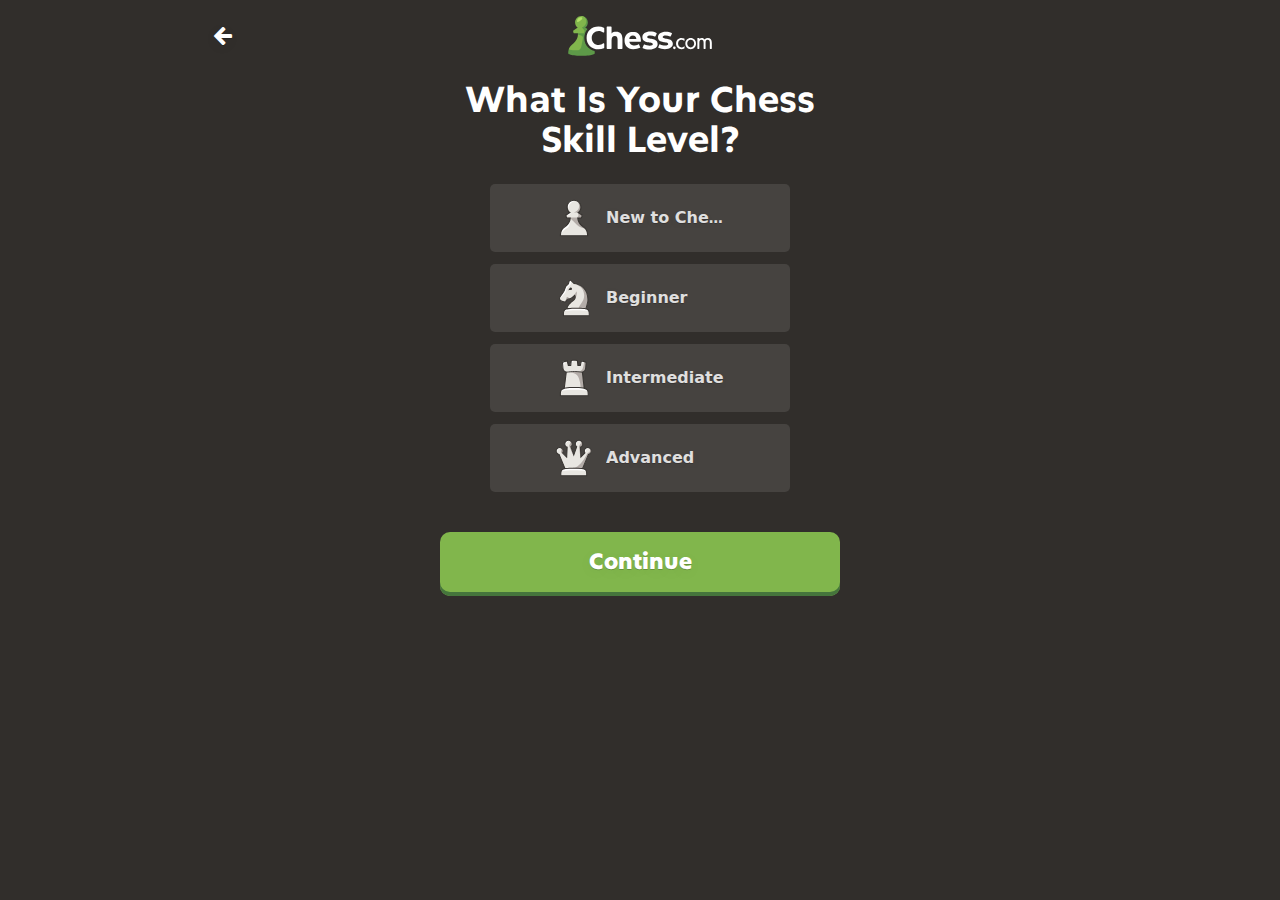
==== commit aec232b2: "Level" ====
--- a/html/level.html
+++ b/html/level.html
@@ -33,7 +33,7 @@
       <div class="container">
         <div>
         <h1 class="heading-large">What Is Your Chess Skill Level?</h1>
-        <h2 class="heading-xx-small">Get matched with opponents at your skill level.</h2>
+        <h2 hidden class=" heading-xx-small">Get matched with opponents at your skill level.</h2>
       </div>
           <div class="button-stack spacious">
             <label class="cc-button-component button-level">
